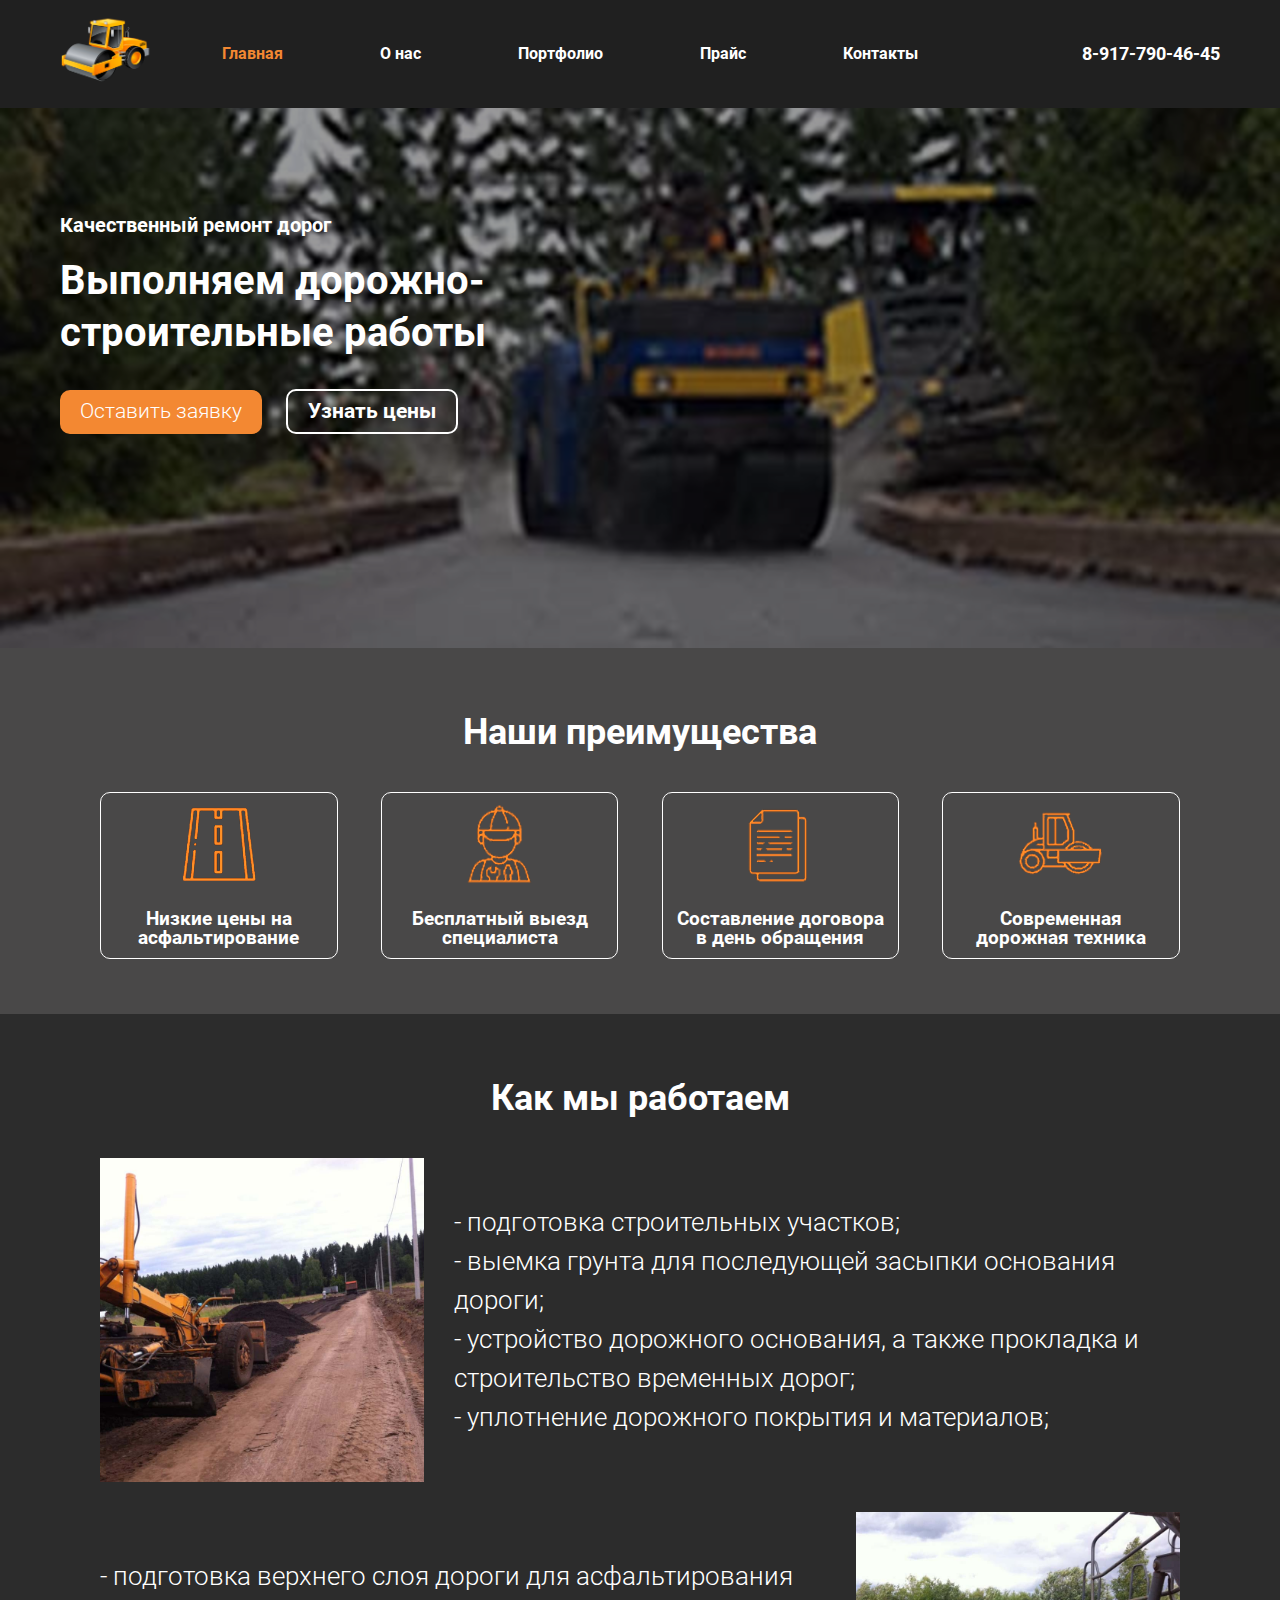
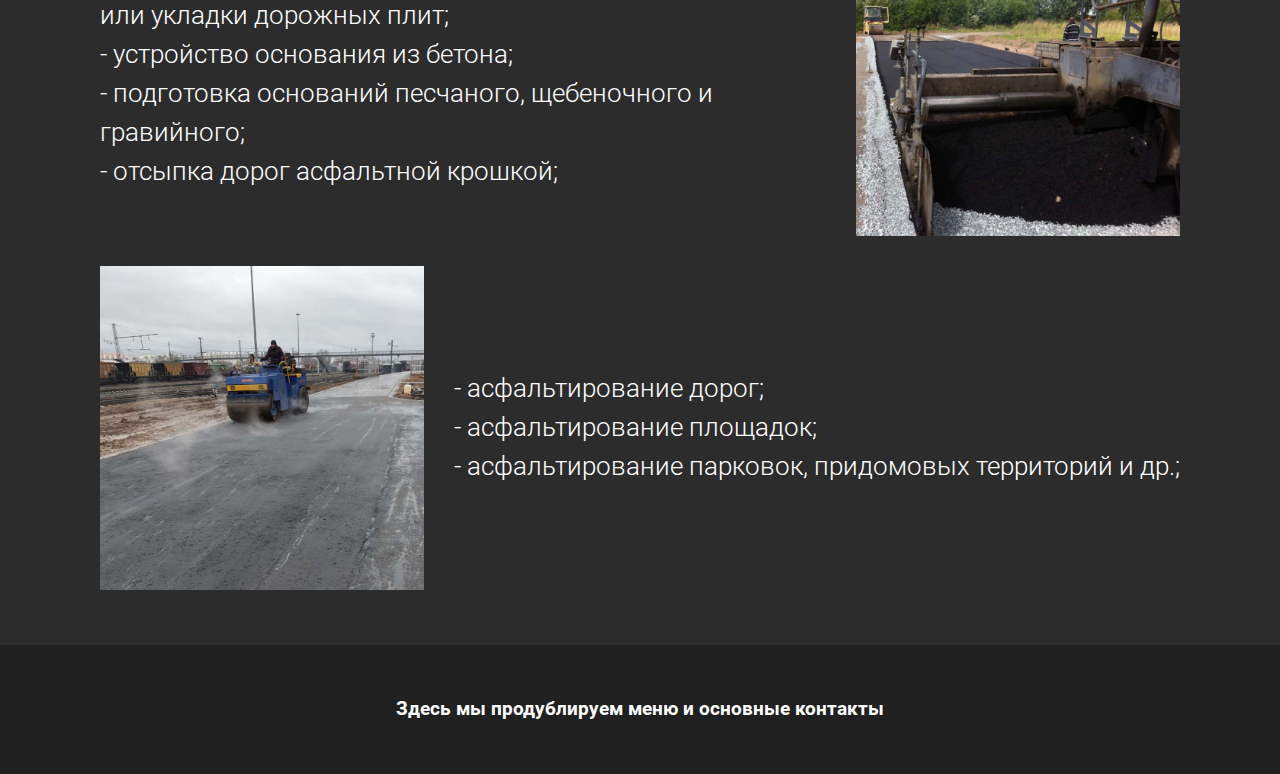
==== index.html @ 84a8e424 "08.07.23" ====
<!DOCTYPE html>
<html lang="ru">
<head>
    <meta charset="UTF-8">
    <meta name="viewport" content="width=device-width, initial-scale=1.0">
    <title>Дорожно-строительные работы</title>
    <link rel="shortcut icon" href="img/favicon.ico" type="image/x-icon">
    <link rel="stylesheet" href="css/normalize.css">
    <link rel="stylesheet" href="css/default.css">
    <link rel="stylesheet" href="css/style.css">
</head>
<body>
  <ul class="header__nav_list-min ">
    <li class="header__nav_item nav-active"><a href="#">Главная</a></li>
    <li class="header__nav_item"><a href="#">О&nbsp;нас</a></li>
    <li class="header__nav_item"><a href="#">Портфолио</a></li>
    <li class="header__nav_item"><a href="#">Прайс</a></li>
    <li class="header__nav_item"><a href="#">Контакты</a></li>
  </ul>
  <header class="header">
    <div class="container header__container">
      <div class="header__logo"><a href="index.html"><img src="img/logo.png" alt="Логотип"></a></div>
      <nav class="header__nav">
        <div class="burger">
          <img src="img/burger.svg">
        </div>
        <ul class="header__nav_list">
          <li class="header__nav_item nav-active"><a href="#">Главная</a></li>
          <li class="header__nav_item"><a href="#">О&nbsp;нас</a></li>
          <li class="header__nav_item"><a href="#">Портфолио</a></li>
          <li class="header__nav_item"><a href="#">Прайс</a></li>
          <li class="header__nav_item"><a href="#">Контакты</a></li>
        </ul>
      </nav>
      <div class="header__phone"><a href="tel:+79177904645">8-917-790-46-45</a></div>
    </div>
  </header>
  <section class="hero">
      <div class="hero__content container">
        <span class="hero__content_slogan">Качественный ремонт дорог</span>
        <h1 class="hero__content_title">Выполняем дорожно-строительные работы</h1>
        <div class="hero__content_btn">
          <button class="btn btn-orange" type="button">Оставить заявку</button>
          <a href="price.html" class="btn btn-transparent" type="button">Узнать цены</a>
        </div>
      </div>
    </section>
    <section class="plus">
      <div class="container plus-container">
        <h2 class="plus__title">Наши преимущества</h2>
        <div class="plus__cart">
          <div class="plus__cart_item">
            <img class="cart-img" src="img/stryt.png" alt="Иконка">
            <h3 class="item-title">Низкие цены на асфальтирование</h3>
          </div>

          <div class="plus__cart_item">
            <img class="cart-img" src="img/prorab.png" alt="Иконка">
            <h3 class="item-title">Бесплатный выезд специалиста</h3>
          </div>

          <div class="plus__cart_item">
            <img class="cart-img" src="img/list.png" alt="Иконка">
            <h3 class="item-title">Составление договора в день обращения</h3>
          </div>

          <div class="plus__cart_item">
            <img class="cart-img" src="img/road.png" alt="Иконка">
            <h3 class="item-title">Современная дорожная техника</h3>
          </div>
        </div>
      </div>
    </section>
    <section class="example">
      <div class="container example-container">
        <h2 class="plus__title">Как мы работаем</h2>
        <div class="example__cart">
          <div class="example__cart_item">
            <div class="example-img">
              <img src="img/img1.jpg" alt="">
            </div>
            <ul class="example-text">
              <li>
                - подготовка строительных участков; 
              </li>
              <li>
                - выемка грунта для последующей засыпки основания дороги; 
              </li>
              <li>
                - устройство дорожного основания, а также прокладка и строительство временных дорог; 
              </li>
              <li>
                - уплотнение дорожного покрытия и материалов; 
              </li>
            </ul>
          </div>

          <div class="example__cart_item">
            <ul class="example-text">
              <li>
                - подготовка верхнего слоя дороги для асфальтирования или укладки дорожных плит; 
              </li>
              <li>
                - устройство основания из бетона; 
              </li>
              <li>
                - подготовка оснований песчаного, щебеночного и гравийного; 
              </li>
              <li>
                - отсыпка дорог асфальтной крошкой;
              </li>
            </ul>
            <div class="example-img">
              <img src="img/img2.jpg" alt="">
            </div>
          </div>

          <div class="example__cart_item">
            <div class="example-img">
              <img src="img/img3.jpg" alt="">
            </div>
            <ul class="example-text">
              <li>
                - асфальтирование дорог; 
              </li>
              <li>
                - асфальтирование площадок; 
              </li>
              <li>
                - асфальтирование парковок, придомовых территорий и др.; 
              </li>
            </ul>
          </div>
        </div>
      </div>
    </section>


  <footer class="footer">
    <div class="container footer-container">
      <h3>Здесь мы продублируем меню и основные контакты</h3>
    </div>
  </footer>

<script src="js/script.js"></script>
</body>
</html>
---- css/default.css ----
@font-face {
  font-family: 'Roboto';
  font-style: normal;
  font-weight: 300;
  src: local('Roboto'),
  url('../fonts/roboto300.woff2') format('woff2'),
  url('../fonts/roboto300.woff') format('woff');
}
@font-face {
  font-family: 'Roboto';
  font-style: normal;
  font-weight: 700;
  src: local('Roboto-Bold'),
  url('../fonts/roboto700.woff2') format('woff2'),
  url('../fonts/roboto700.woff') format('woff');
}

html {
  box-sizing: border-box;
}

*,
*::before,
*::after {
  box-sizing: inherit;
}

body {
  min-width: 320px;
  min-height: 100vh;
  font-family: 'Roboto';
  line-height: 1;
  font-weight: 700;
  background-color: #202020;
  color: #fff;
}

img {
  max-width: 100%;
  height: auto;
}

button {
  cursor: pointer;
  padding: 0;
  font-size: 1.3em;
}

a {
  text-decoration: none;
  color: inherit;
}

ul {
  list-style: none;
  padding: 0;
  margin: 0;
}

h1, h2, h3, h4, p {
  margin: 0;
}

h2 {
  font-size: 50px;
  line-height: 59px;
}


a:active, a:focus { outline: none; }

input, textarea {outline:none;}
input:active, textarea:active {outline:none;}
:focus {outline:none;}
textarea {resize:none;}
textarea {resize:vertical;}
textarea {resize:horizontal;}

.field {
  margin: 0 auto;
}

.btn {
  cursor: pointer;
  border: none;
  padding: 10px 20px;
  color: #fff;
  border-radius: 10px;
  font-size: 1.3em
}

.btn:hover {
  transform: scale(1.01);
  box-shadow: 0 0 5px 2px #eb982c;
}
---- css/style.css ----
.header__nav_list-min {
  display: none;
}
.header {
  background: #202020;
  position: -webkit-sticky;
  position: sticky;
  z-index: 3;
  top: 0;
  transition: .5s ease-in-out;
  color: #fff;
}
.header__container {
  display: flex;
  justify-content: space-between;
  align-items: center;
}
.container {
  margin: 0 auto;
  padding: 15px 60px;
  max-width: 1800px;
}
.header__phone a {
  font-size: 18px;
  color: #fff;
  font-weight: bold;
}
.header_hidden {
  transform: translateY(-100%);
}
.header__logo {
  flex: 0 0 8%;
}
.header__phone {
  flex: 0 0 20%;
  text-align: end;
}
.header__nav {
  flex: 0 1 60%;
  /*display: flex;*/
  /*align-items: center;*/
  /*flex-direction: column;*/
}
.burger {
  display: none;
}
.header__nav_list {
  flex: 1 1 100%;
  display: flex;
  align-items: center;
  justify-content: space-between;
}
.header__phone:hover,
.header__nav_item:hover {
  transform: scale(1.06);
  text-shadow: #f38832 3px 3px 3px;
}
.nav-active {
  color: #f38832;
}

/*HERO*/
.hero {
  margin: 0 auto;
  position: relative;
  z-index: 2;
  top: 0;
  height: 60vh;
  background-image: url(../img/back1.jpeg);
  background-repeat: no-repeat;
  background-size: cover;
  background-position: center top;
  background-color: #202020;
  color: #fff;
}
.hero::after {
  content: '';
  top: 0;
  right: 0;
  bottom: 0;
  left: 0;
  position: absolute;
  background-color: rgba(1, 1, 1, 0.4);
}
.hero__content {
  position: relative;
  z-index: 3;
  height: 80%;
  display: flex;
  flex-direction: column;
  justify-content: center;
}
.hero__content_slogan {
  font-size: 20px;
  margin-bottom: 20px;
}
.hero__content_title {
  width: 50%;
  font-size: 40px;
  line-height: 1.3;
  margin-bottom: 30px;
}
.btn-orange {
  margin-right: 20px;
  background-color: #f38832;
}
.btn-transparent {
 background-color: transparent;
  border: 2px solid #fff;
}

/*PLUS*/
.plus {
  background-color:#494848;
  padding: 40px;
}
.plus__title {
  text-align: center;
  font-size: 36px;
  margin-bottom: 30px;
}
.plus__cart {
  display: flex;
  align-items: stretch;
  justify-content: space-between;
  gap: 20px;
}
.plus__cart_item {
  text-align: center;
  border: 1px solid #fff;
  border-radius: 10px;
  padding: 10px;
  font-weight: 300;
  flex: 0 0 22%;
}
.cart-img {
  margin-bottom: 20px;
}


/*EXAMPLE*/
.example {
  background-color:#2c2c2c;
  padding: 40px;
}
.example__cart {
  display: flex;
  flex-direction: column;
  gap: 30px;
}
.example__cart_item {
  display: flex;
  align-items: center;
  /* justify-content: space-between; */
  gap: 30px;
}
.example-img {
  display: flex;
  flex: 0 1 30%;
}
.example-img img {
  object-fit: cover;
}
.example-text {
  flex: 1 1 65%;
}
.example-text li {
  font-size: 26px;
  font-weight: 300;
  line-height: 1.5;
}

/*FOOTER*/
.footer {
  background-color:#202020;
  padding: 40px;
}
.footer-container {
  text-align: center;
}

@media (max-width: 830px) {
  body {
    position: relative;
  }
  .header__nav_list {
    display: none;
  }
  .header__nav_list-min {
    display: flex;
    flex-direction: column;
    position: absolute;
    z-index: 10;
    top: 0;
    bottom: 0;
    left: 0;
    background-color: #7a7a7a;
    padding: 15px;
    transform: translateX(-300%);
    transition: transform .3s ease-in-out;
  }
  .header__nav_list-min li {
    margin-bottom: 15px;
  }
  .nav__list-active {
    transform: translate(0%);
  }
  .burger {
    display: flex;
    justify-content: center;
  }
  .header__phone {
    flex: 0 0 30%;
  }
}
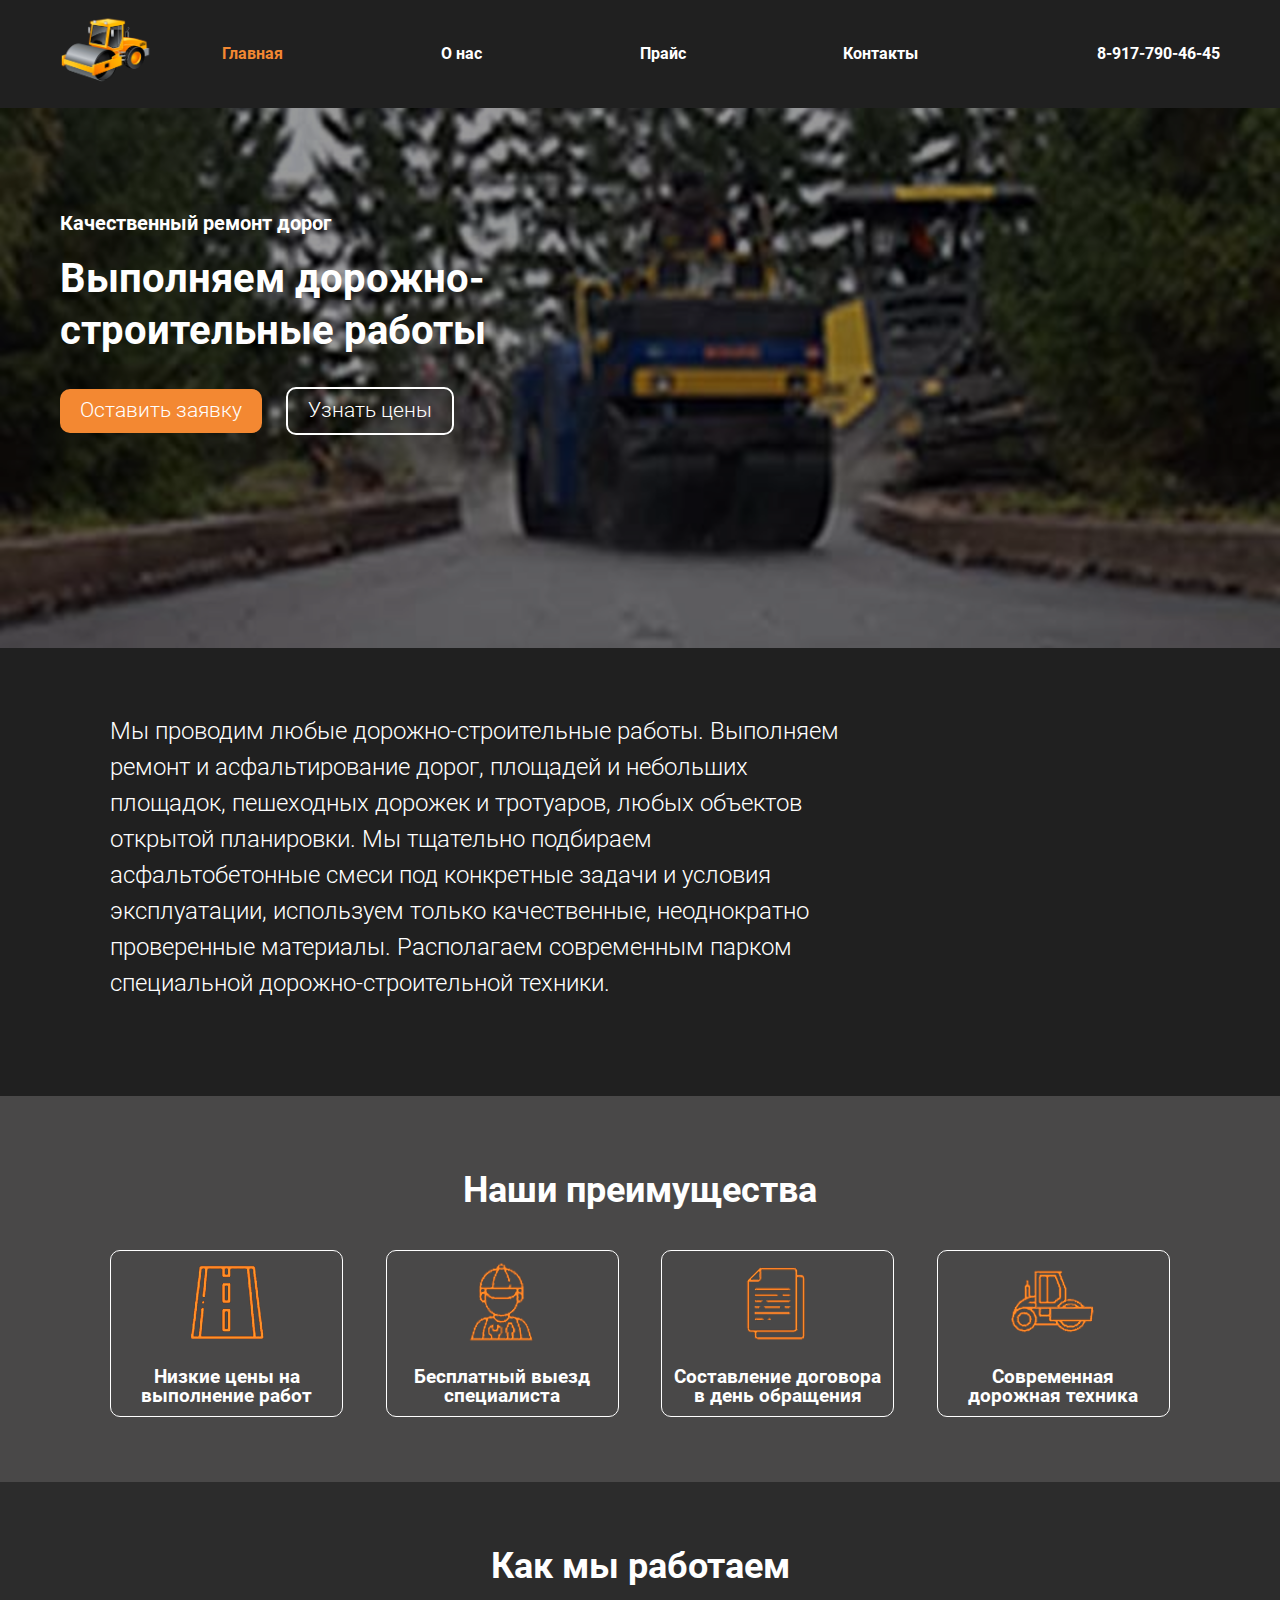
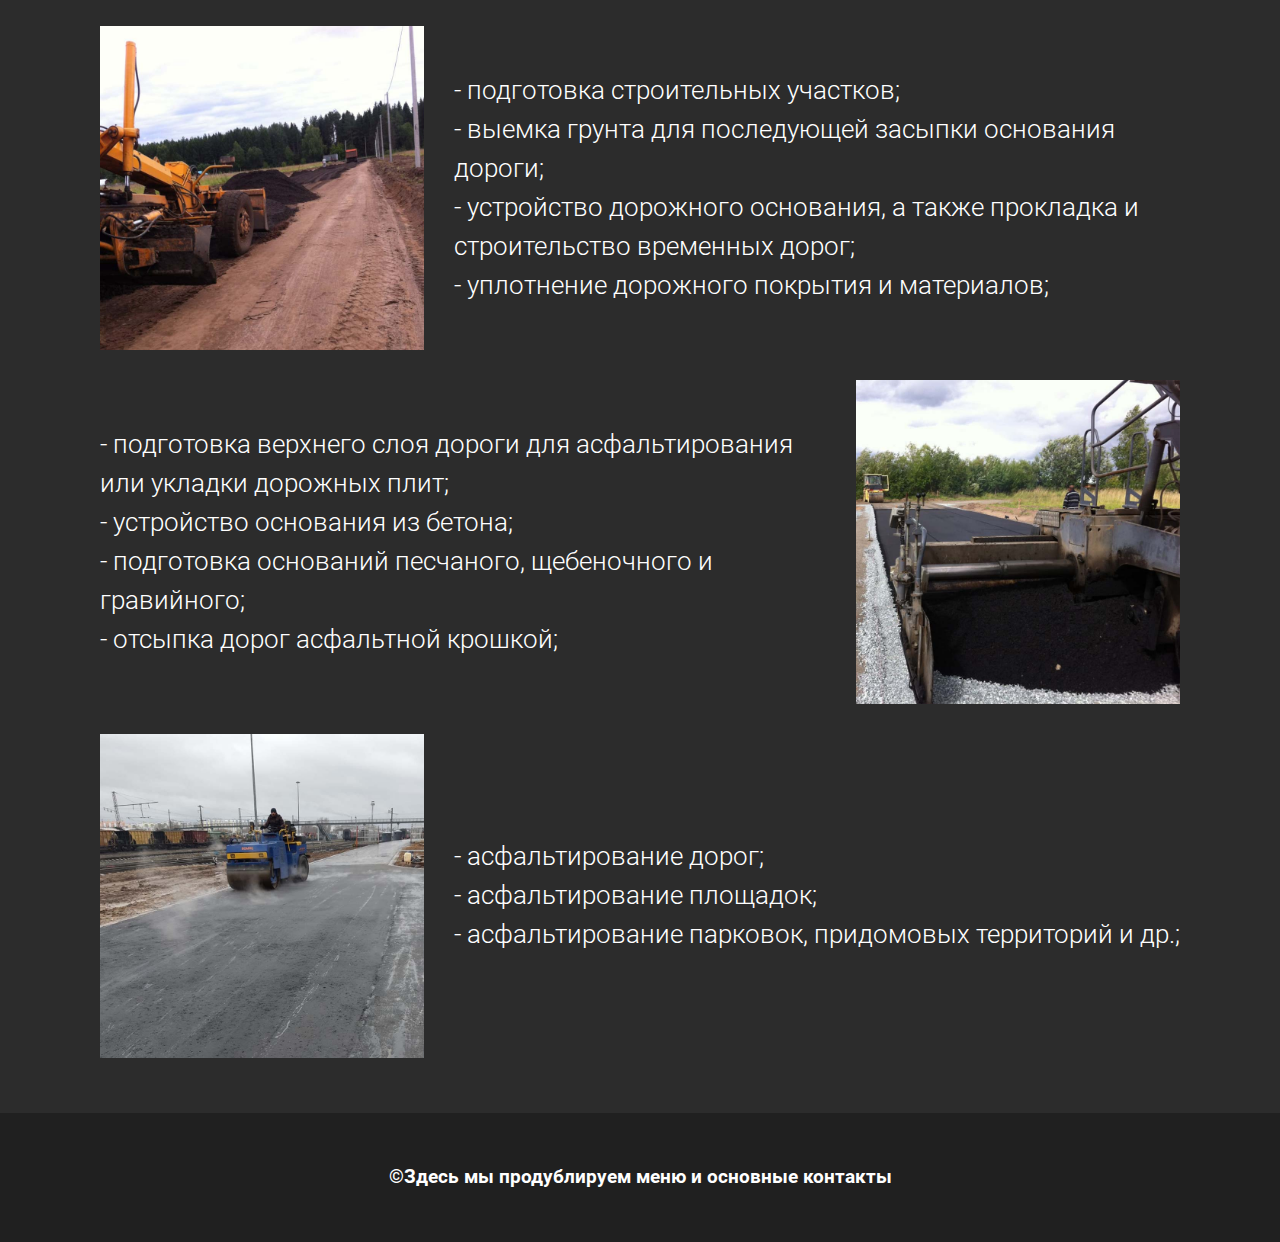
==== commit 67b103ea: "10.07" ====
--- a/index.html
+++ b/index.html
@@ -12,10 +12,10 @@
 <body>
   <ul class="header__nav_list-min ">
     <li class="header__nav_item nav-active"><a href="#">Главная</a></li>
-    <li class="header__nav_item"><a href="#">О&nbsp;нас</a></li>
-    <li class="header__nav_item"><a href="#">Портфолио</a></li>
-    <li class="header__nav_item"><a href="#">Прайс</a></li>
-    <li class="header__nav_item"><a href="#">Контакты</a></li>
+    <li class="header__nav_item"><a href="about.html">О&nbsp;нас</a></li>
+    <!-- <li class="header__nav_item"><a href="#">Портфолио</a></li> -->
+    <li class="header__nav_item"><a href="price.html">Прайс</a></li>
+    <li class="header__nav_item"><a href="contacts.html">Контакты</a></li>
   </ul>
   <header class="header">
     <div class="container header__container">
@@ -26,10 +26,10 @@
         </div>
         <ul class="header__nav_list">
           <li class="header__nav_item nav-active"><a href="#">Главная</a></li>
-          <li class="header__nav_item"><a href="#">О&nbsp;нас</a></li>
-          <li class="header__nav_item"><a href="#">Портфолио</a></li>
-          <li class="header__nav_item"><a href="#">Прайс</a></li>
-          <li class="header__nav_item"><a href="#">Контакты</a></li>
+          <li class="header__nav_item"><a href="about.html">О&nbsp;нас</a></li>
+          <!-- <li class="header__nav_item"><a href="#">Портфолио</a></li> -->
+          <li class="header__nav_item"><a href="price.html">Прайс</a></li>
+          <li class="header__nav_item"><a href="contacts.html">Контакты</a></li>
         </ul>
       </nav>
       <div class="header__phone"><a href="tel:+79177904645">8-917-790-46-45</a></div>
@@ -41,8 +41,22 @@
         <h1 class="hero__content_title">Выполняем дорожно-строительные работы</h1>
         <div class="hero__content_btn">
           <button class="btn btn-orange" type="button">Оставить заявку</button>
-          <a href="price.html" class="btn btn-transparent" type="button">Узнать цены</a>
+          <button class="btn btn-transparent" type="button"><a href="price.html" >Узнать цены</a></button>
+          
         </div>
+      </div>
+    </section>
+    <section class="about">
+      <div class="container about-container">
+        <p class="about__text">
+          Мы проводим любые дорожно-строительные работы. Выполняем ремонт и 
+          асфальтирование дорог, площадей и небольших площадок, пешеходных дорожек и 
+          тротуаров, любых объектов открытой планировки. 
+          Мы тщательно подбираем асфальтобетонные смеси под конкретные задачи 
+          и условия эксплуатации, используем только качественные, неоднократно
+          проверенные материалы. Располагаем современным парком специальной 
+          дорожно-строительной техники.  
+        </p>
       </div>
     </section>
     <section class="plus">
@@ -51,7 +65,7 @@
         <div class="plus__cart">
           <div class="plus__cart_item">
             <img class="cart-img" src="img/stryt.png" alt="Иконка">
-            <h3 class="item-title">Низкие цены на асфальтирование</h3>
+            <h3 class="item-title">Низкие цены на выполнение работ</h3>
           </div>
 
           <div class="plus__cart_item">
@@ -95,7 +109,7 @@
             </ul>
           </div>
 
-          <div class="example__cart_item">
+          <div class="example__cart_item second-item">
             <ul class="example-text">
               <li>
                 - подготовка верхнего слоя дороги для асфальтирования или укладки дорожных плит; 
@@ -138,10 +152,12 @@
 
   <footer class="footer">
     <div class="container footer-container">
-      <h3>Здесь мы продублируем меню и основные контакты</h3>
+      <h3>&copy;Здесь мы продублируем меню и основные контакты</h3>
     </div>
   </footer>
 
 <script src="js/script.js"></script>
+<script src="js/menu.js"></script>
+
 </body>
 </html>
--- a/css/default.css
+++ b/css/default.css
@@ -86,7 +86,8 @@
   padding: 10px 20px;
   color: #fff;
   border-radius: 10px;
-  font-size: 1.3em
+  font-size: 1.3em;
+  font-weight: 300;
 }
 
 .btn:hover {
--- a/css/style.css
+++ b/css/style.css
@@ -18,10 +18,10 @@
 .container {
   margin: 0 auto;
   padding: 15px 60px;
-  max-width: 1800px;
+  max-width: 1600px;
 }
 .header__phone a {
-  font-size: 18px;
+  font-size: 16px;
   color: #fff;
   font-weight: bold;
 }
@@ -30,6 +30,10 @@
 }
 .header__logo {
   flex: 0 0 8%;
+}
+.header__logo:hover {
+  transform: scale(1.06);
+  box-shadow: 2px 2px 4px 0px #f38832;
 }
 .header__phone {
   flex: 0 0 20%;
@@ -37,9 +41,9 @@
 }
 .header__nav {
   flex: 0 1 60%;
-  /*display: flex;*/
-  /*align-items: center;*/
-  /*flex-direction: column;*/
+}
+.header__nav_item span {
+  cursor: pointer;
 }
 .burger {
   display: none;
@@ -58,6 +62,7 @@
 .nav-active {
   color: #f38832;
 }
+
 
 /*HERO*/
 .hero {
@@ -109,10 +114,36 @@
   border: 2px solid #fff;
 }
 
+
+/*ABOUT*/
+.about {
+  padding: 50px;
+}
+.about__text {
+  width: 70%;
+  font-size: 24px;
+  line-height: 1.5;
+  font-weight: 300;
+  margin-bottom: 30px;
+}
+
+/*SWIPER*/
+.swiper {
+  height: 100vh;
+  max-width: 1770px;
+  margin: 0 auto;
+}
+
+.swiper-slide {
+  background-repeat: no-repeat;
+  background-size: cover;
+  background-position: center;
+}
+
 /*PLUS*/
 .plus {
   background-color:#494848;
-  padding: 40px;
+  padding: 50px;
 }
 .plus__title {
   text-align: center;
@@ -132,6 +163,7 @@
   padding: 10px;
   font-weight: 300;
   flex: 0 0 22%;
+  /* width: 22%; */
 }
 .cart-img {
   margin-bottom: 20px;
@@ -170,6 +202,116 @@
   line-height: 1.5;
 }
 
+/*guarantee*/
+.guarantee__title {
+  font-size: 40px;
+  line-height: 1.3;
+  margin-bottom: 30px;
+}
+.guarantee__cart {
+  display: flex;
+  align-items: stretch;
+  justify-content: center;
+  gap: 20px;
+}
+.guarantee__cart_item {
+  flex: 0 0 16%;
+  display: flex;
+  flex-direction: column;
+  align-items: center;
+  border: 2px solid #b6692b;
+  border-radius: 10px;
+  padding: 10px;
+}
+.guarantee-title {
+  font-size: 16px;
+  text-align: center;
+  font-weight: 300;
+  line-height: 1.3;
+  padding-top: 30px;
+  padding-bottom: 30px;
+}
+
+/*service*/
+.service {
+  display: flex;
+  gap: 20px;
+  margin-bottom: 30px;
+}
+.service__img {
+  flex: 0 0 30%;
+  background-image: url(../img/back-service.jpeg);
+  background-repeat: no-repeat;
+  background-position: center top;
+  background-size: cover;
+  align-self: stretch;
+}
+.service__text_list {
+  padding: 20px;
+}
+.service-item {
+  font-size: 20px;
+  font-weight: 300;
+  line-height: 1.5;
+  margin-bottom: 20px;
+}
+.service-ps {
+  display: flex;
+  flex-direction: column;
+  align-items: center;
+}
+.service-ps-text {
+  font-size: 20px;
+  font-weight: 300;
+  line-height: 1.5;
+  margin-bottom: 30px;
+  text-align: center;
+}
+.service-tel {
+  font-weight: 700;
+  color: #b6692b;
+}
+
+/*PRICE*/
+.price {
+  background-color: #fff;
+  color: black;
+}
+.price-title {
+  width: 100%;
+  text-align: center;
+}
+.caption {
+  font-size: 24px;
+  margin-bottom: 20px;
+}
+.table {
+  width: 100%; 
+  border: black 1px solid; 
+  border-spacing: 0; 
+  border-collapse: collapse; 
+  margin: 0 auto 40px;
+}
+th {
+  text-align: center;
+  font-weight: 700;
+}
+th, td {
+  border: black 1px solid; 
+  border-spacing: 0; 
+  border-collapse: collapse; 
+  padding: 10px;
+}
+.td {
+  font-weight: 300;
+}
+.td-center {
+  text-align: center;
+}
+.price-servise-ps {
+  margin-bottom: 40px;
+}
+
 /*FOOTER*/
 .footer {
   background-color:#202020;
@@ -177,6 +319,30 @@
 }
 .footer-container {
   text-align: center;
+}
+
+@media (max-width: 1000px) {
+  .about {
+    padding: 30px;
+  }
+  .about__text {
+    width: 80%;
+    font-size: 22px;
+    font-weight: 300;
+  }
+  .example-text li {
+    font-size: 22px;
+  }
+  .guarantee__cart {
+    flex-wrap: wrap;
+  }
+  .guarantee__cart_item {
+    flex: 0 0 30%;
+  }
+  .price .about-container {
+    padding-left: 10px;
+    padding-right: 10px;
+  }
 }
 
 @media (max-width: 830px) {
@@ -209,8 +375,198 @@
     display: flex;
     justify-content: center;
   }
+  .burger img {
+    cursor: pointer;
+    width: 15%;
+  }
+  .burger img:hover {
+    transform: scale(1.06);
+    box-shadow: 2px 2px 4px 0px #f38832;
+  }
   .header__phone {
     flex: 0 0 30%;
   }
-}
-
+  .hero__content_title {
+    width: 80%;
+  }
+  .about {
+    padding: 20px;
+  }
+  .about__text {
+    width: 100%;
+    font-size: 20px;
+  }
+  .example {
+    padding-left: 0;
+    padding-right: 0;
+  }
+  .example__cart_item {
+    flex-direction: column;
+  }
+  .example__cart_item.second-item {
+    flex-direction: column-reverse;
+  }
+  .example-img {
+    width: 50%;
+  }
+  .example-text li {
+    font-size: 20px;
+  }
+  .plus {
+    padding-left: 0;
+    padding-right: 0;
+  }
+  .plus__cart {
+    justify-content: center;
+    flex-wrap: wrap;
+  }
+  .plus__cart_item {
+    flex: 0 0 45%;
+  }
+  .plus__title {
+    font-size: 32px;
+    margin-bottom: 25px;
+  }
+}
+
+@media (max-width: 560px) {
+  .container {
+    padding: 10px 30px;
+  }
+  .header__logo{
+    flex: 0 0 12%;
+  }
+  .header__phone {
+    flex: 0 0 35%;
+  }
+  .hero__content_slogan {
+    font-size: 18px;
+    margin-bottom: 18px;
+  }
+  .hero__content_title {
+    font-size: 36px;
+    width: 70%;
+  }
+  .btn {
+    font-size: 1.1em;
+  }
+  .about {
+    padding: 15px;
+  }
+  .about__text {
+    font-size: 18px;
+    margin-bottom: 25px;
+  }
+  .example-text li {
+    font-size: 18px;
+  }
+  .plus__cart_item {
+    flex: 0 0 75%;
+  }
+  .plus__title {
+    font-size: 30px;
+    margin-bottom: 25px;
+  }
+  .guarantee__cart_item {
+    flex: 0 0 45%;
+  }
+}
+
+@media (max-width: 450px) {
+  .container {
+    padding: 9px 15px;
+  }
+  .header__nav {
+    flex: 0 0 30%;
+  }
+  .burger img {
+    cursor: pointer;
+    width: 35%;
+  }
+  .header__phone {
+    flex: 0 0 40%;
+  }
+  .hero {
+    height: 45vh;
+  }
+  .hero__content_title {
+    font-size: 30px;
+    width: 80%;
+    margin-bottom: 30px;
+  }
+  .btn-orange {
+    margin-right: 0;
+  }
+  .btn-transparent {
+    display: flex;
+    padding: 10px 34px;
+  }
+  .hero__content_btn {
+    display: flex;
+    flex-direction: column;
+    gap: 20px;
+    align-items: center;
+  }
+  .about {
+    padding: 10px;
+  }
+  .about__text {
+    font-size: 16px;
+    margin-bottom: 20px;
+  }
+  .example-text li {
+    font-size: 16px;
+  }
+  .plus__title {
+    font-size: 29px;
+    margin-bottom: 20px;
+    line-height: 1.2;
+  }
+  .example-img {
+    width: 70%;
+  }
+  thead, tbody {
+    font-size: 14px;
+  }
+  th, td {
+    padding: 5px;
+  }
+}
+
+@media (max-width: 360px) {
+  .header__phone a {
+    font-size: 14px;
+  }
+  .about {
+    padding: 5px;
+  }
+  .about__text {
+    font-size: 14px;
+    margin-bottom: 15px;
+  }
+  .plus__title {
+    font-size: 28px;
+    margin-bottom: 20px;
+    line-height: 1.2;
+  }
+  .example-text li {
+    font-size: 14px;
+  }
+  .guarantee__cart_item {
+    flex: 0 0 85%;
+  }
+  .price .about-container {
+    padding-left: 3px;
+    padding-right: 3px;
+  }
+  tbody {
+    font-size: 11px;
+  }
+  thead {
+    font-size: 10px;
+  }
+  th, td {
+    padding: 1px;
+  }
+}
+
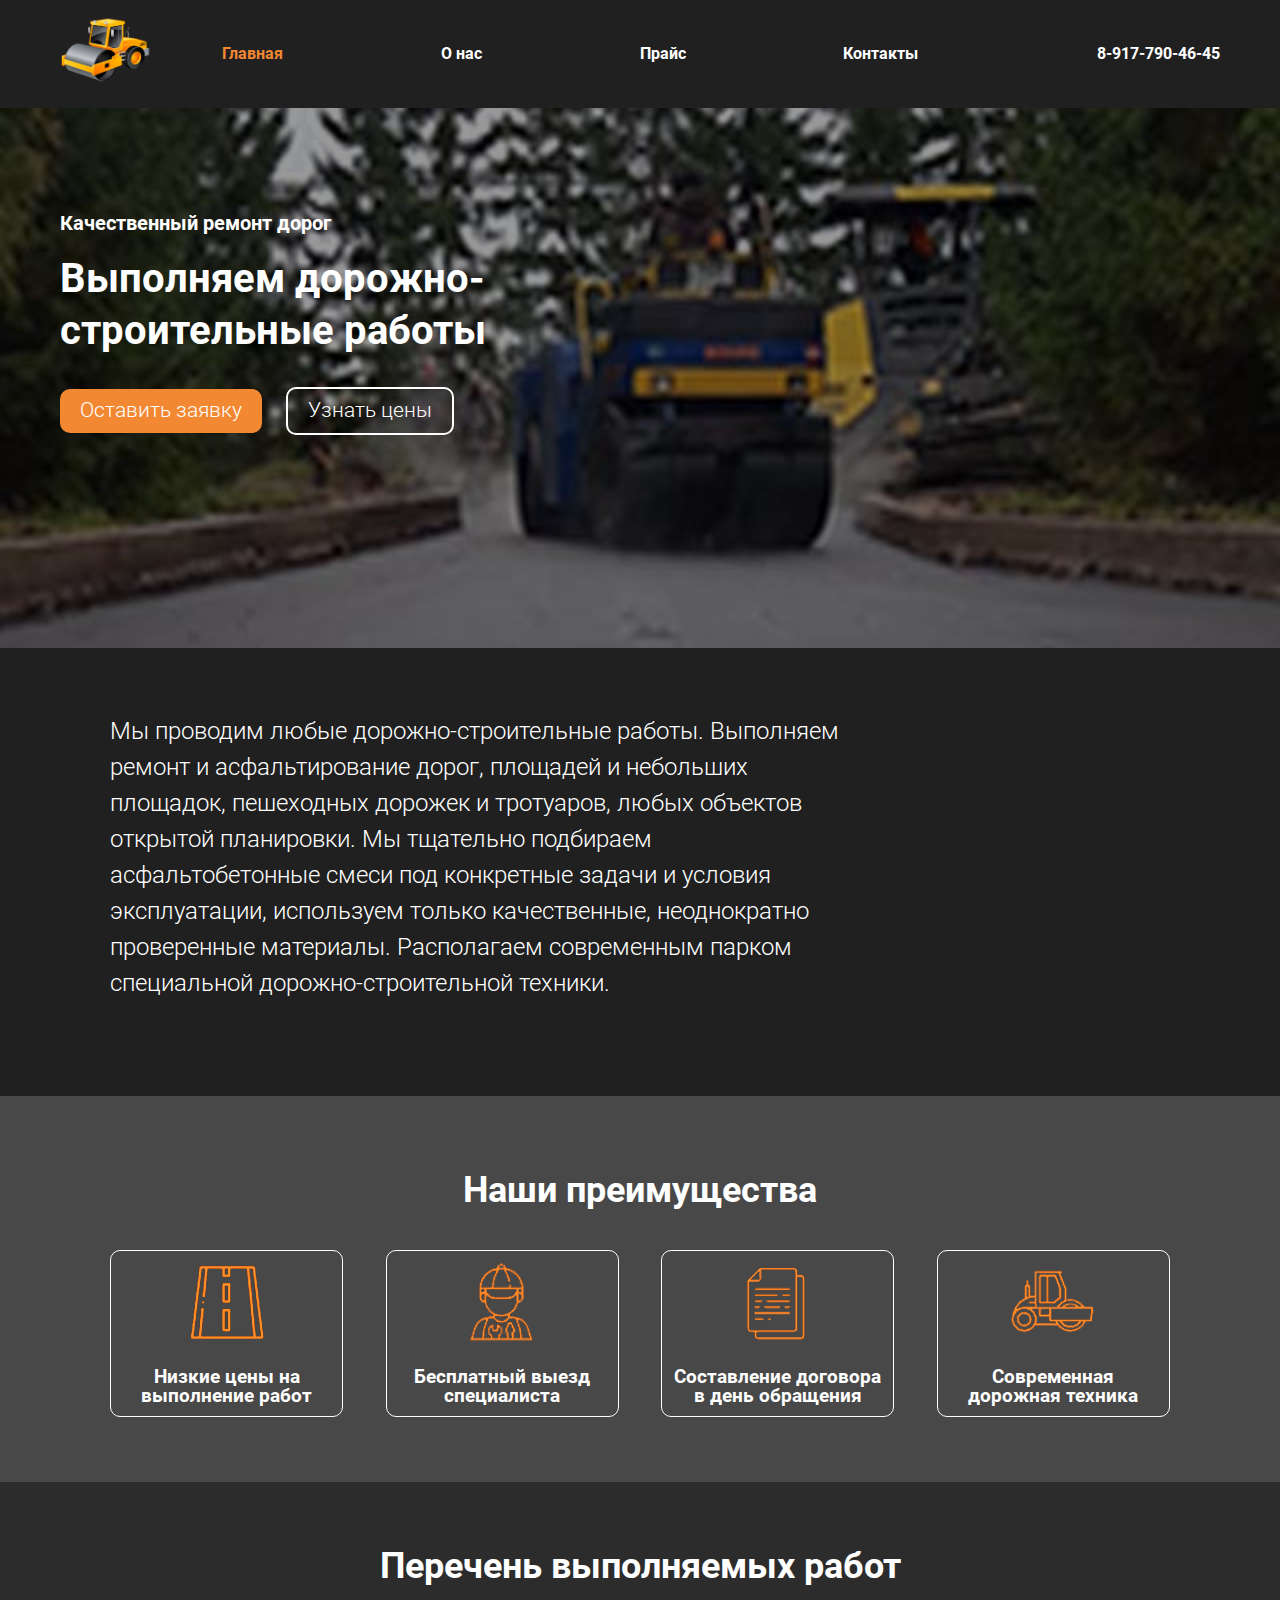
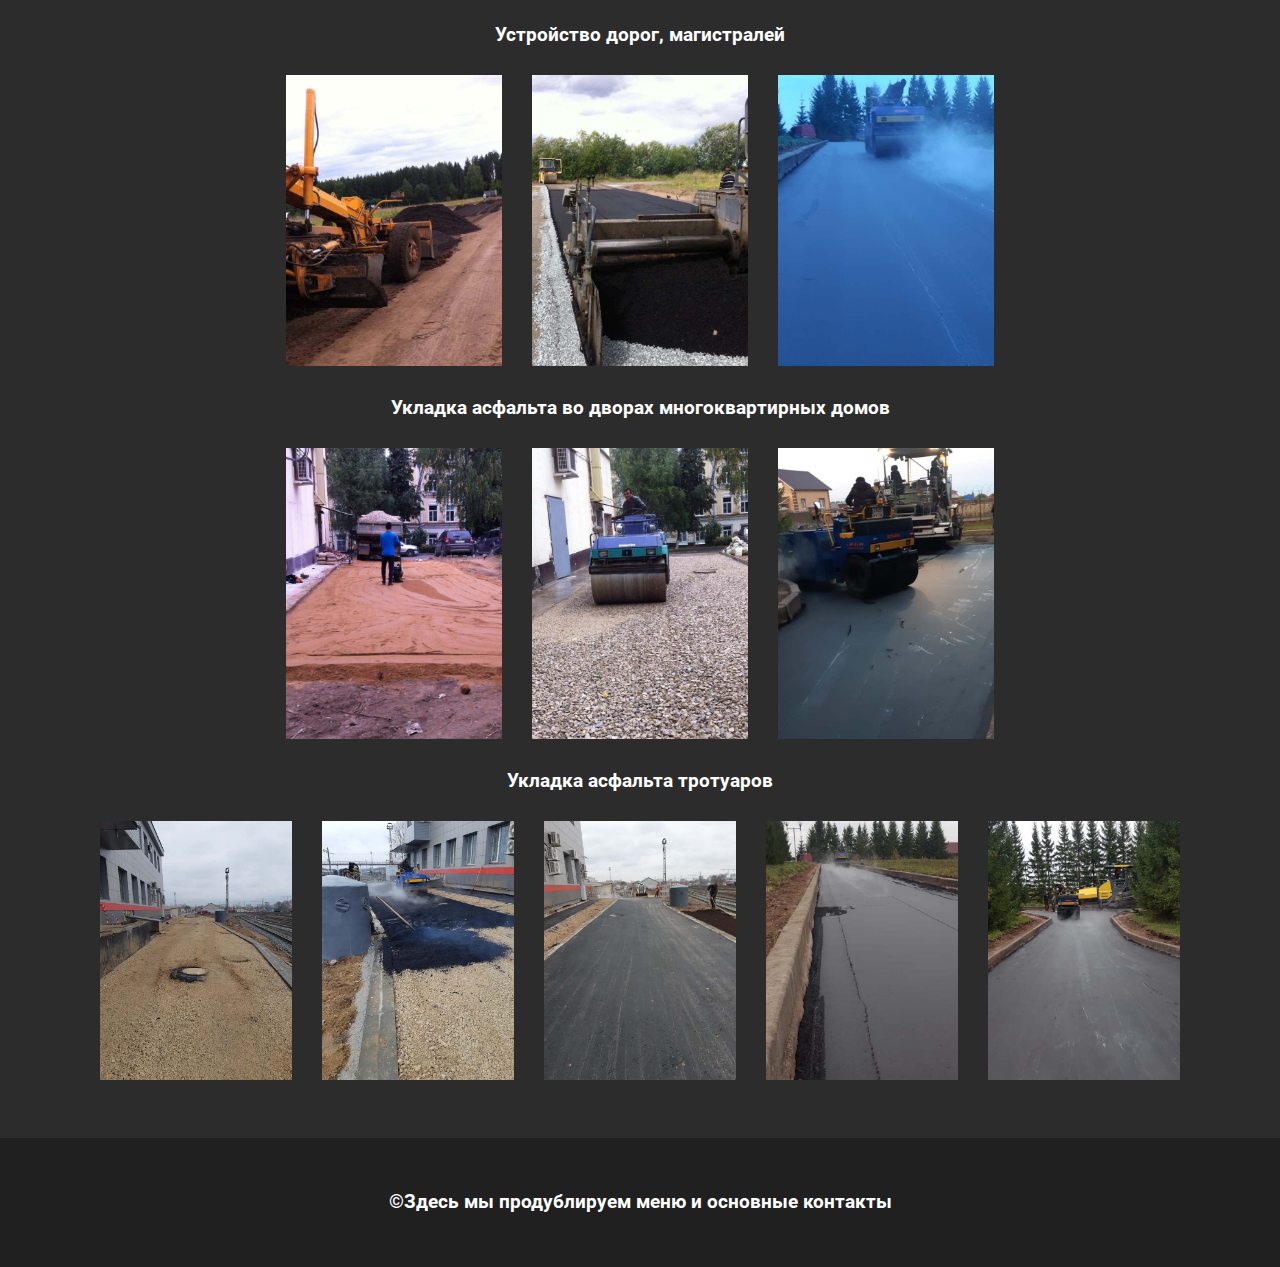
==== commit eb28e113: "fancybox" ====
--- a/index.html
+++ b/index.html
@@ -5,6 +5,8 @@
     <meta name="viewport" content="width=device-width, initial-scale=1.0">
     <title>Дорожно-строительные работы</title>
     <link rel="shortcut icon" href="img/favicon.ico" type="image/x-icon">
+
+    <link rel="stylesheet" href="css/jquery.fancybox.min.css">
     <link rel="stylesheet" href="css/normalize.css">
     <link rel="stylesheet" href="css/default.css">
     <link rel="stylesheet" href="css/style.css">
@@ -87,64 +89,67 @@
     </section>
     <section class="example">
       <div class="container example-container">
-        <h2 class="plus__title">Как мы работаем</h2>
+        <h2 class="plus__title">Перечень выполняемых работ</h2>
         <div class="example__cart">
-          <div class="example__cart_item">
-            <div class="example-img">
-              <img src="img/img1.jpg" alt="">
-            </div>
-            <ul class="example-text">
-              <li>
-                - подготовка строительных участков; 
-              </li>
-              <li>
-                - выемка грунта для последующей засыпки основания дороги; 
-              </li>
-              <li>
-                - устройство дорожного основания, а также прокладка и строительство временных дорог; 
-              </li>
-              <li>
-                - уплотнение дорожного покрытия и материалов; 
-              </li>
-            </ul>
-          </div>
-
-          <div class="example__cart_item second-item">
-            <ul class="example-text">
-              <li>
-                - подготовка верхнего слоя дороги для асфальтирования или укладки дорожных плит; 
-              </li>
-              <li>
-                - устройство основания из бетона; 
-              </li>
-              <li>
-                - подготовка оснований песчаного, щебеночного и гравийного; 
-              </li>
-              <li>
-                - отсыпка дорог асфальтной крошкой;
-              </li>
-            </ul>
-            <div class="example-img">
-              <img src="img/img2.jpg" alt="">
+          <div class="categories">
+            <h3 class="exapmle__cart_title">Устройство дорог, магистралей</h3>
+            <div class="example__cart_item">
+              <a class="fancybox-box" data-fancybox="gallery" href="img/f1.jpg">
+                <img src="img/f1.jpg" />
+              </a>
+              
+              <a class="fancybox-box" data-fancybox="gallery" href="img/f2.jpg">
+                <img src="img/f2.jpg" />
+              </a>
+  
+              <a class="fancybox-box" data-fancybox="gallery" href="img/f3.jpg">
+                <img src="img/f3.jpg" />
+              </a>
             </div>
           </div>
 
-          <div class="example__cart_item">
-            <div class="example-img">
-              <img src="img/img3.jpg" alt="">
+          <div class="categories">
+            <h3 class="exapmle__cart_title">Укладка асфальта во дворах многоквартирных домов</h3>
+            <div class="example__cart_item">
+              <a class="fancybox-box" data-fancybox="gallery2" href="img/f2-2.jpg">
+                <img src="img/f2-2.jpg" />
+              </a>
+              
+              <a class="fancybox-box" data-fancybox="gallery2" href="img/f2-1.jpg">
+                <img src="img/f2-1.jpg" />
+              </a>
+  
+              <a class="fancybox-box" data-fancybox="gallery2" href="img/f2-3.jpg">
+                <img src="img/f2-3.jpg" />
+              </a>
             </div>
-            <ul class="example-text">
-              <li>
-                - асфальтирование дорог; 
-              </li>
-              <li>
-                - асфальтирование площадок; 
-              </li>
-              <li>
-                - асфальтирование парковок, придомовых территорий и др.; 
-              </li>
-            </ul>
           </div>
+
+          <div class="categories">
+            <h3 class="exapmle__cart_title">Укладка асфальта тротуаров</h3>
+            <div class="example__cart_item">
+              <a class="fancybox-box" data-fancybox="gallery2" href="img/f3-1.jpg">
+                <img src="img/f3-1.jpg" />
+              </a>
+              
+              <a class="fancybox-box" data-fancybox="gallery2" href="img/f3-2.jpg">
+                <img src="img/f3-2.jpg" />
+              </a>
+  
+              <a class="fancybox-box" data-fancybox="gallery2" href="img/f3-3.jpg">
+                <img src="img/f3-3.jpg" />
+              </a>
+
+              <a class="fancybox-box" data-fancybox="gallery2" href="img/f3-4.jpg">
+                <img src="img/f3-4.jpg" />
+              </a>
+  
+              <a class="fancybox-box" data-fancybox="gallery2" href="img/f3-5.jpg">
+                <img src="img/f3-5.jpg" />
+              </a>
+            </div>
+          </div>
+
         </div>
       </div>
     </section>
@@ -158,6 +163,9 @@
 
 <script src="js/script.js"></script>
 <script src="js/menu.js"></script>
+<script src="js/jquery-3.3.1.min.js"></script>
+<script src="js/jquery.fancybox.min.js"></script>
+
 
 </body>
 </html>
--- a/css/style.css
+++ b/css/style.css
@@ -129,7 +129,7 @@
 
 /*SWIPER*/
 .swiper {
-  height: 100vh;
+  height: 70vh;
   max-width: 1770px;
   margin: 0 auto;
 }
@@ -183,8 +183,16 @@
 .example__cart_item {
   display: flex;
   align-items: center;
+  justify-content: center;
   /* justify-content: space-between; */
   gap: 30px;
+}
+.fancybox-box {
+  width: 20%;
+}
+.exapmle__cart_title {
+  text-align: center;
+  margin-bottom: 30px;
 }
 .example-img {
   display: flex;
@@ -400,12 +408,9 @@
     padding-left: 0;
     padding-right: 0;
   }
-  .example__cart_item {
+  /* .example__cart_item {
     flex-direction: column;
-  }
-  .example__cart_item.second-item {
-    flex-direction: column-reverse;
-  }
+  } */
   .example-img {
     width: 50%;
   }
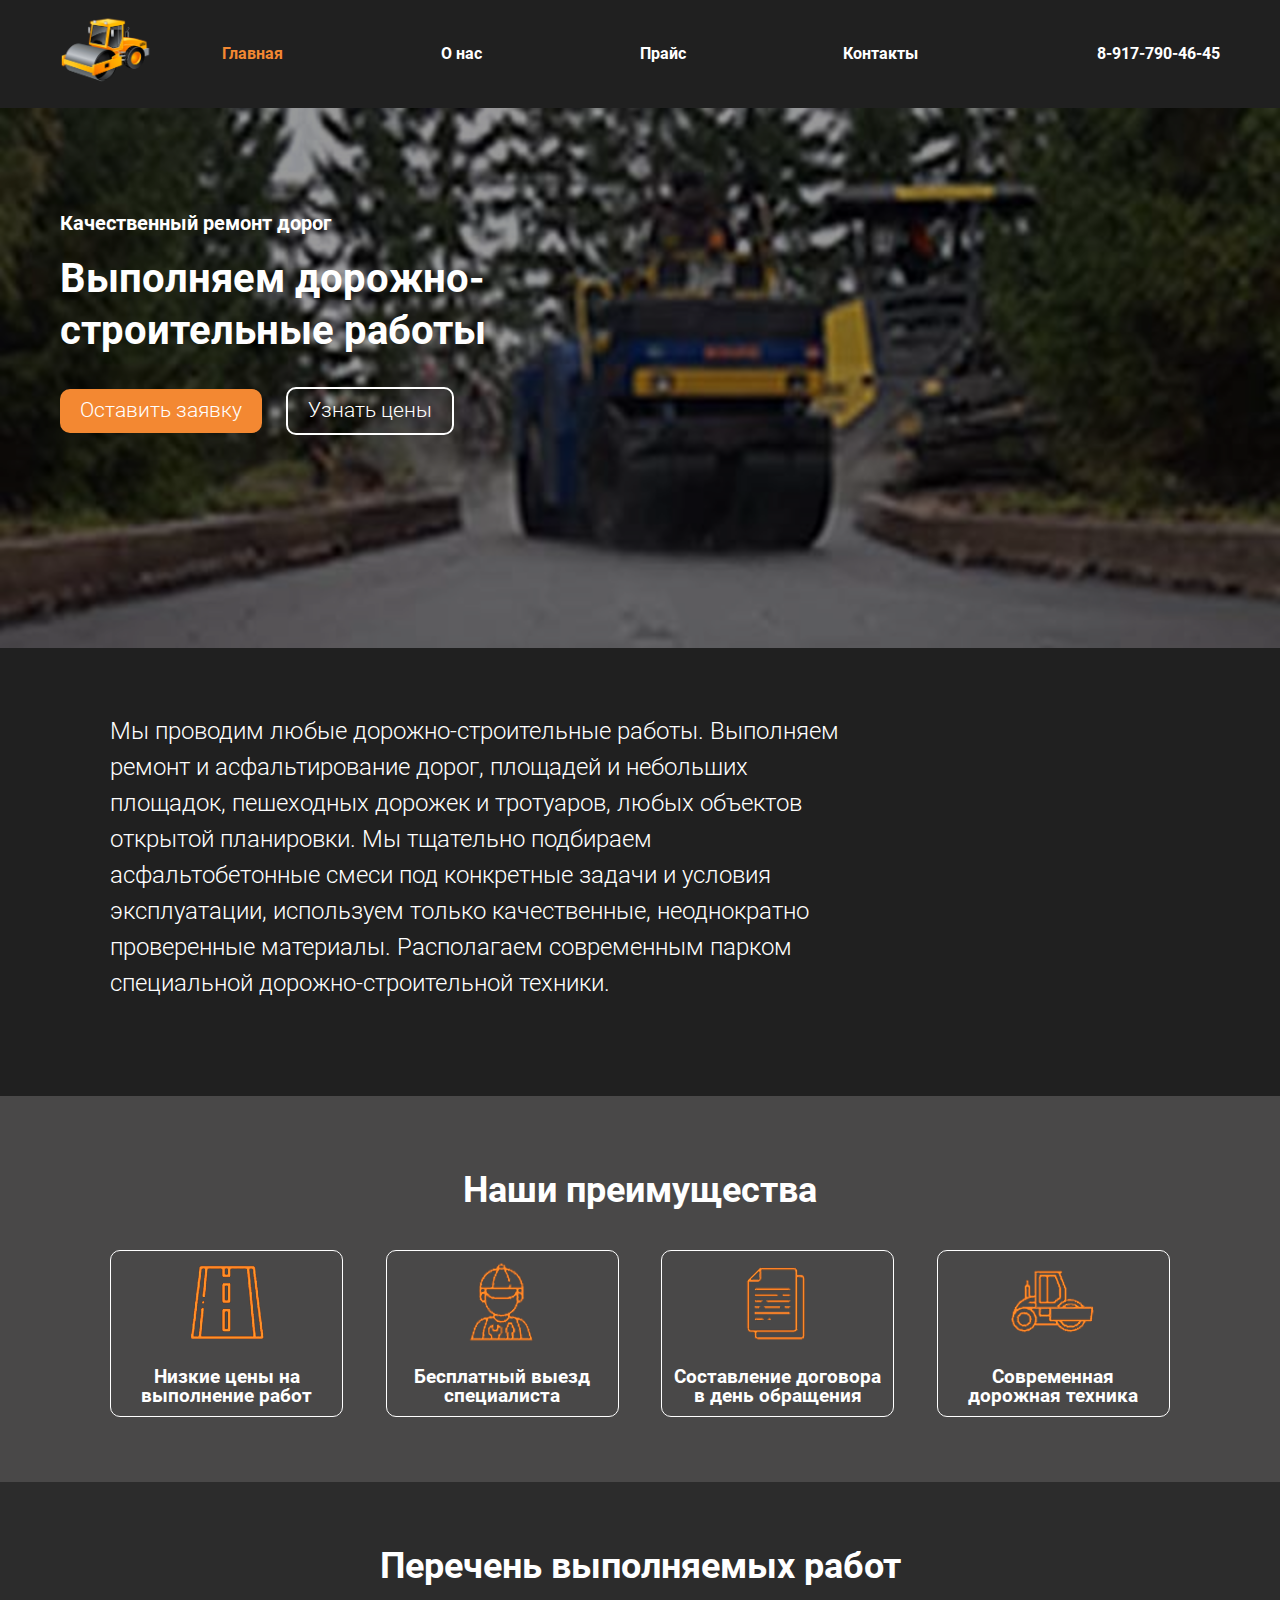
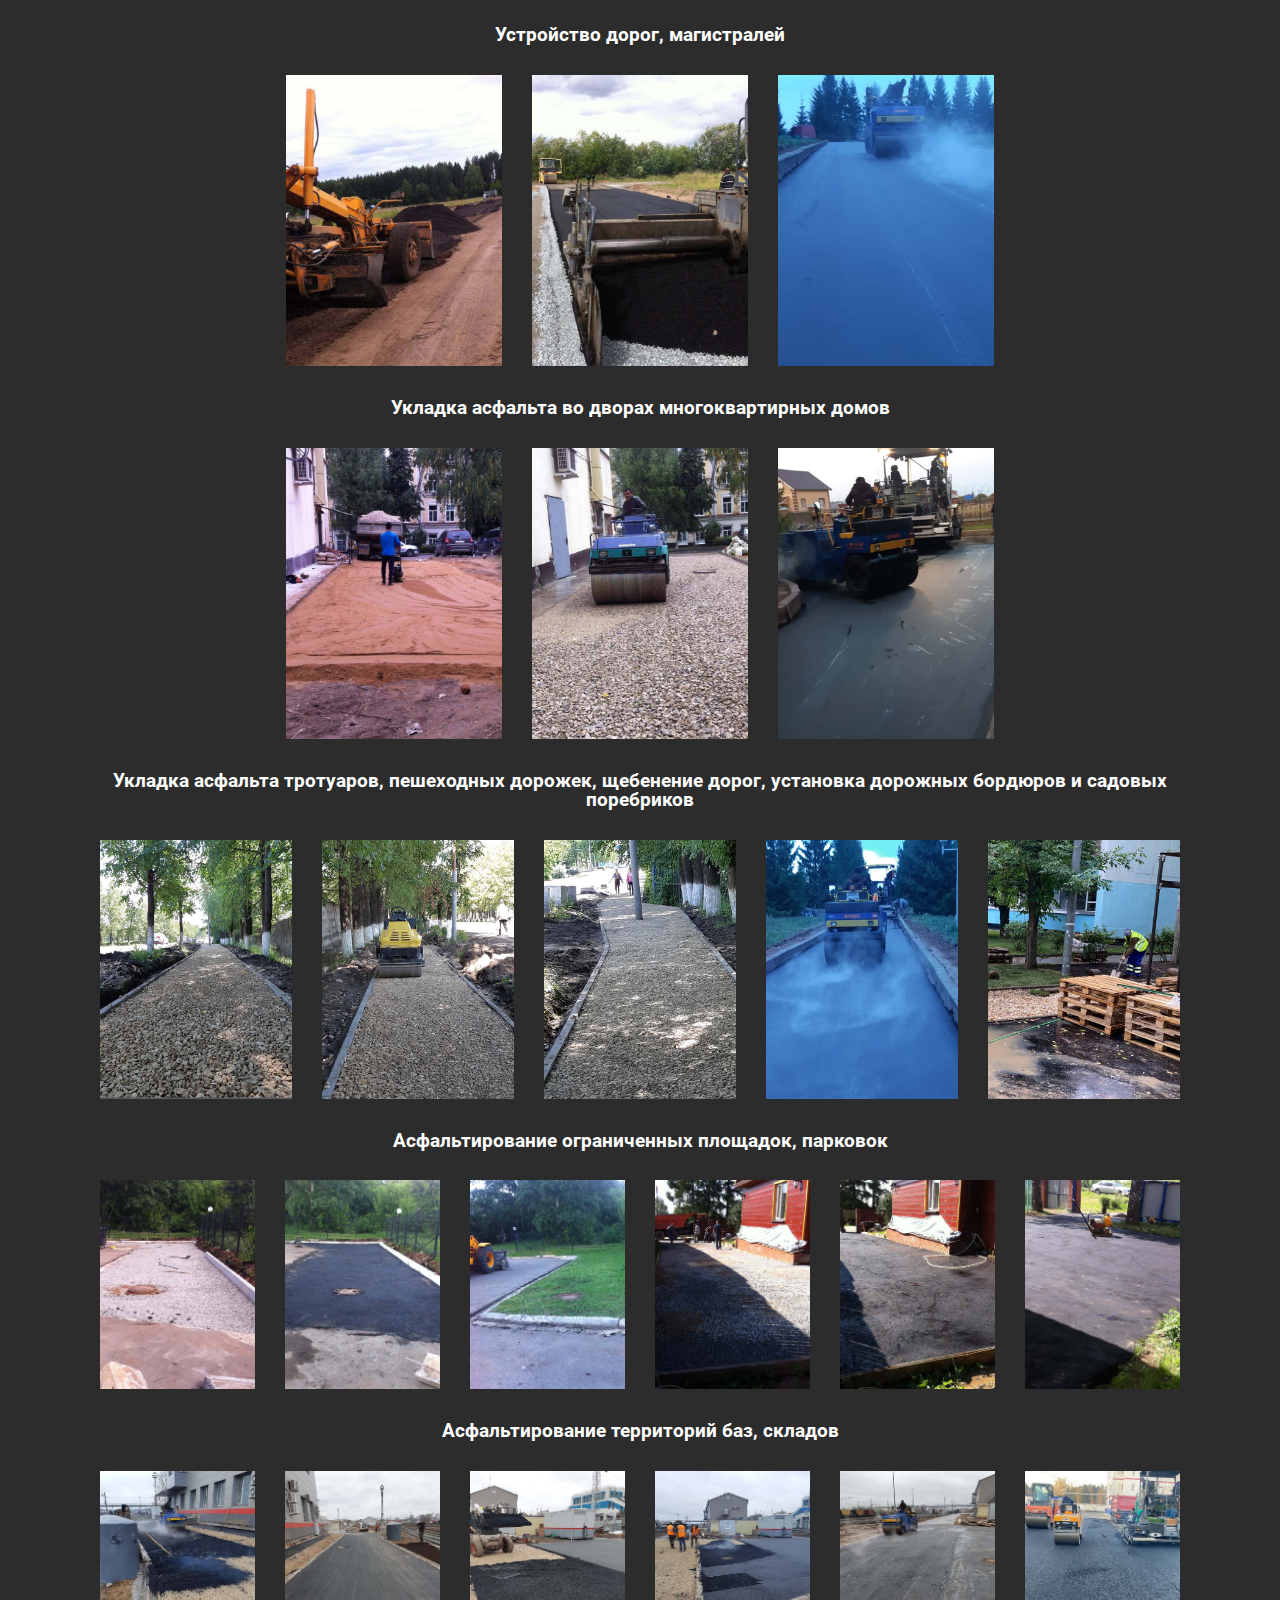
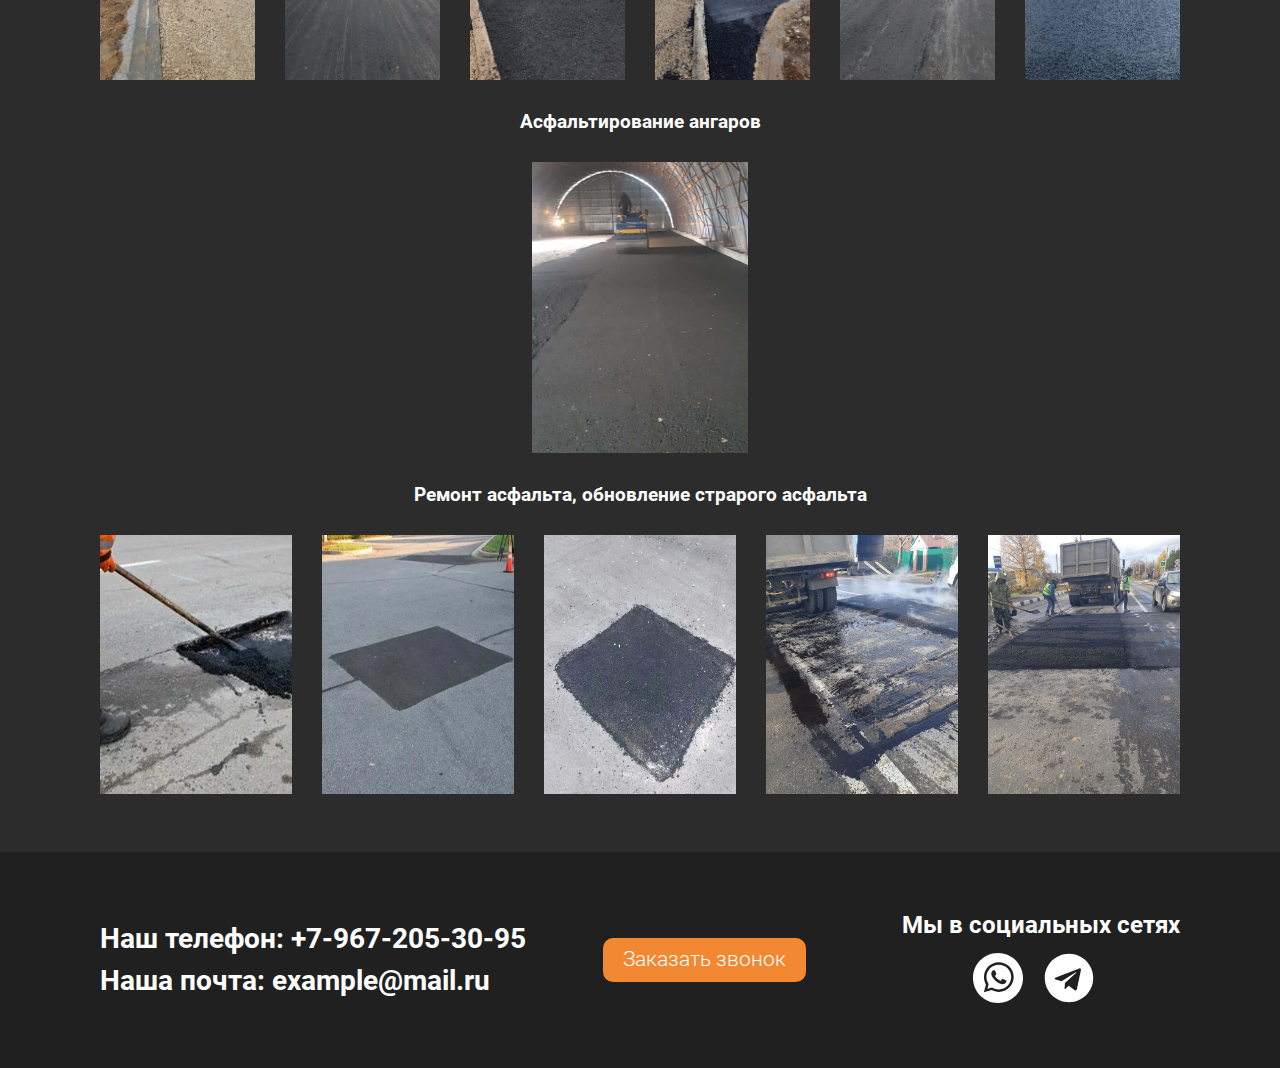
==== commit 57d6585d: "modal" ====
--- a/index.html
+++ b/index.html
@@ -7,6 +7,7 @@
     <link rel="shortcut icon" href="img/favicon.ico" type="image/x-icon">
 
     <link rel="stylesheet" href="css/jquery.fancybox.min.css">
+    
     <link rel="stylesheet" href="css/normalize.css">
     <link rel="stylesheet" href="css/default.css">
     <link rel="stylesheet" href="css/style.css">
@@ -42,7 +43,7 @@
         <span class="hero__content_slogan">Качественный ремонт дорог</span>
         <h1 class="hero__content_title">Выполняем дорожно-строительные работы</h1>
         <div class="hero__content_btn">
-          <button class="btn btn-orange" type="button">Оставить заявку</button>
+          <button class="btn btn-orange feedback" type="button">Оставить заявку</button>
           <button class="btn btn-transparent" type="button"><a href="price.html" >Узнать цены</a></button>
           
         </div>
@@ -91,6 +92,7 @@
       <div class="container example-container">
         <h2 class="plus__title">Перечень выполняемых работ</h2>
         <div class="example__cart">
+          
           <div class="categories">
             <h3 class="exapmle__cart_title">Устройство дорог, магистралей</h3>
             <div class="example__cart_item">
@@ -126,46 +128,193 @@
           </div>
 
           <div class="categories">
-            <h3 class="exapmle__cart_title">Укладка асфальта тротуаров</h3>
-            <div class="example__cart_item">
-              <a class="fancybox-box" data-fancybox="gallery2" href="img/f3-1.jpg">
+            <h3 class="exapmle__cart_title">Укладка асфальта тротуаров, пешеходных дорожек, щебенение дорог, установка дорожных бордюров и садовых поребриков</h3>
+            <div class="example__cart_item">
+              <a class="fancybox-box" data-fancybox="gallery3" href="img/f3-1.jpg">
                 <img src="img/f3-1.jpg" />
               </a>
               
-              <a class="fancybox-box" data-fancybox="gallery2" href="img/f3-2.jpg">
+              <a class="fancybox-box" data-fancybox="gallery3" href="img/f3-2.jpg">
                 <img src="img/f3-2.jpg" />
               </a>
   
-              <a class="fancybox-box" data-fancybox="gallery2" href="img/f3-3.jpg">
+              <a class="fancybox-box" data-fancybox="gallery3" href="img/f3-3.jpg">
                 <img src="img/f3-3.jpg" />
               </a>
 
-              <a class="fancybox-box" data-fancybox="gallery2" href="img/f3-4.jpg">
+              <a class="fancybox-box" data-fancybox="gallery3" href="img/f3-4.jpg">
                 <img src="img/f3-4.jpg" />
               </a>
-  
-              <a class="fancybox-box" data-fancybox="gallery2" href="img/f3-5.jpg">
+
+              <a class="fancybox-box" data-fancybox="gallery3" href="img/f3-5.jpg">
                 <img src="img/f3-5.jpg" />
               </a>
-            </div>
-          </div>
+  
+            </div>
+          </div>
+
+          <div class="categories">
+            <h3 class="exapmle__cart_title">Асфальтирование ограниченных площадок, парковок</h3>
+            <div class="example__cart_item">
+              <a class="fancybox-box" data-fancybox="gallery4" href="img/f4-1.jpg">
+                <img src="img/f4-1.jpg" />
+              </a>
+              
+              <a class="fancybox-box" data-fancybox="gallery4" href="img/f4-2.jpg">
+                <img src="img/f4-2.jpg" />
+              </a>
+  
+              <a class="fancybox-box" data-fancybox="gallery4" href="img/f4-3.jpg">
+                <img src="img/f4-3.jpg" />
+              </a>
+
+              <a class="fancybox-box" data-fancybox="gallery4" href="img/f4-4.jpg">
+                <img src="img/f4-4.jpg" />
+              </a>
+  
+              <a class="fancybox-box" data-fancybox="gallery4" href="img/f4-5.jpg">
+                <img src="img/f4-5.jpg" />
+              </a>
+
+              <a class="fancybox-box" data-fancybox="gallery4" href="img/f4-6.jpg">
+                <img src="img/f4-6.jpg" />
+              </a>
+            </div>
+          </div>
+
+          <div class="categories">
+            <h3 class="exapmle__cart_title">Асфальтирование территорий баз, складов</h3>
+            <div class="example__cart_item">
+              <!-- <a class="fancybox-box" data-fancybox="gallery5" href="img/f5-1.jpg">
+                <img src="img/f5-1.jpg" />
+              </a> -->
+              
+              <a class="fancybox-box" data-fancybox="gallery5" href="img/f5-2.jpg">
+                <img src="img/f5-2.jpg" />
+              </a>
+  
+              <a class="fancybox-box" data-fancybox="gallery5" href="img/f5-3.jpg">
+                <img src="img/f5-3.jpg" />
+              </a>
+
+              <a class="fancybox-box" data-fancybox="gallery5" href="img/f5-4.jpg">
+                <img src="img/f5-4.jpg" />
+              </a>
+  
+              <a class="fancybox-box" data-fancybox="gallery5" href="img/f5-5.jpg">
+                <img src="img/f5-5.jpg" />
+              </a>
+
+              <a class="fancybox-box" data-fancybox="gallery5" href="img/f5-6.jpg">
+                <img src="img/f5-6.jpg" />
+              </a>
+
+              <a class="fancybox-box" data-fancybox="gallery5" href="img/f5-7.jpg">
+                <img src="img/f5-7.jpg" />
+              </a>
+            </div>
+          </div>
+
+          <div class="categories">
+            <h3 class="exapmle__cart_title">Асфальтирование ангаров</h3>
+            <div class="example__cart_item">
+              <a class="fancybox-box" data-fancybox="gallery6" href="img/f6-1.jpg">
+                <img src="img/f6-1.jpg" />
+              </a>
+              
+              <!-- <a class="fancybox-box" data-fancybox="gallery6" href="img/f6-2.jpg">
+                <img src="img/f6-2.jpg" />
+              </a> -->
+
+            </div>
+          </div>
+
+          <div class="categories">
+            <h3 class="exapmle__cart_title">Ремонт асфальта, обновление страрого асфальта</h3>
+            <div class="example__cart_item">
+              <a class="fancybox-box" data-fancybox="gallery7" href="img/f7-1.jpg">
+                <img src="img/f7-1.jpg" />
+              </a>
+              
+              <a class="fancybox-box" data-fancybox="gallery7" href="img/f7-2.jpg">
+                <img src="img/f7-2.jpg" />
+              </a>
+  
+              <a class="fancybox-box" data-fancybox="gallery7" href="img/f7-3.jpg">
+                <img src="img/f7-3.jpg" />
+              </a>
+
+              <a class="fancybox-box" data-fancybox="gallery7" href="img/f7-4.jpg">
+                <img src="img/f7-4.jpg" />
+              </a>
+  
+              <a class="fancybox-box" data-fancybox="gallery7" href="img/f7-5.jpg">
+                <img src="img/f7-5.jpg" />
+              </a>
+
+            </div>
+          </div>
+
+
 
         </div>
       </div>
     </section>
 
 
-  <footer class="footer">
-    <div class="container footer-container">
-      <h3>&copy;Здесь мы продублируем меню и основные контакты</h3>
+  <footer class="footer-field">
+    <section id="footer" class="container footer">
+        <div class="footer__address">
+            <p class="footer__tel">Наш телефон:
+                <a class="footer__tel_number" href="tel:+79672053095">+7-967-205-30-95</a>
+            </p>
+            <p class="footer__tel">Наша почта:
+                <a class="footer__tel_number" href="mailto:example@mail.ru">example@mail.ru</a>
+            </p>
+        </div>
+        <button class="hero__tel_btn btn btn-orange button more feedback">Заказать&nbsp;звонок</button>
+        <div class="footer__social">
+            <span>Мы в социальных сетях</span>
+            <div class="social-icon">
+                <a href="https://wa.me/79672053095" target="_blank">
+                    <svg width="50" height="50" viewBox="0 0 50 50" fill="none" xmlns="http://www.w3.org/2000/svg">
+                        <path fill-rule="evenodd" clip-rule="evenodd" d="M25 50C11.1929 50 0 38.8071 0 25C0 11.1929 11.1929 0 25 0C38.8071 0 50 11.1929 50 25C50 38.8071 38.8071 50 25 50ZM25.8241 38.9089C34.0203 38.9055 40.6865 32.2378 40.6897 24.0432C40.6914 20.0711 39.1465 16.3363 36.3398 13.5265C33.5331 10.7166 29.8006 9.16839 25.8239 9.16667C17.63 9.16667 10.9612 15.8351 10.9579 24.0315C10.9569 26.6516 11.6414 29.2089 12.9423 31.4633L10.8333 39.1667L18.7139 37.0995C20.8852 38.2837 23.3299 38.908 25.8179 38.9089H25.8241Z" fill="white"/>
+                        <path fill-rule="evenodd" clip-rule="evenodd" d="M19.079 34.4085L14.4026 35.6352L15.6508 31.0756L15.3571 30.6082C14.1202 28.641 13.467 26.3673 13.4679 24.0326C13.4706 17.2201 19.0134 11.6777 25.8289 11.6777C29.1291 11.6789 32.2314 12.9658 34.5643 15.3013C36.8971 17.6368 38.181 20.7411 38.1798 24.0426C38.177 30.8556 32.6343 36.3986 25.824 36.3986H25.819C23.6019 36.3976 21.4273 35.802 19.5302 34.6763L19.079 34.4085ZM33.3133 27.5785C33.2205 27.4236 32.9729 27.3307 32.6014 27.1446C32.23 26.9587 30.4038 26.0602 30.0633 25.9362C29.7229 25.8122 29.4751 25.7503 29.2276 26.122C28.98 26.4939 28.2681 27.3307 28.0514 27.5785C27.8348 27.8264 27.618 27.8574 27.2468 27.6715C26.8753 27.4855 25.6784 27.0934 24.2597 25.8278C23.1554 24.8428 22.4099 23.6266 22.1932 23.2547C21.9765 22.8828 22.1702 22.6818 22.3561 22.4966C22.5232 22.3301 22.7276 22.0626 22.9133 21.8459C23.099 21.629 23.1609 21.474 23.2847 21.2263C23.4085 20.9783 23.3466 20.7614 23.2537 20.5754C23.1609 20.3895 22.418 18.5612 22.1085 17.8174C21.807 17.0932 21.5008 17.1913 21.2728 17.1798C21.0563 17.169 20.8085 17.1667 20.5609 17.1667C20.3133 17.1667 19.9108 17.2596 19.5704 17.6315C19.2299 18.0034 18.2703 18.902 18.2703 20.7302C18.2703 22.5586 19.6013 24.3248 19.7871 24.5727C19.9728 24.8207 22.4062 28.5724 26.1324 30.1814C27.0186 30.5641 27.7104 30.7926 28.25 30.9638C29.1398 31.2466 29.9496 31.2067 30.5895 31.111C31.3032 31.0044 32.7871 30.2125 33.0968 29.3449C33.4061 28.4771 33.4061 27.7334 33.3133 27.5785Z" fill="white"/>
+                    </svg>
+                </a>
+                <a href="https://t.me/79672053095" target="_blank">
+                    <svg width="50" height="50" viewBox="0 0 50 50" fill="none" xmlns="http://www.w3.org/2000/svg">
+                        <path d="M25 0.78125C11.6203 0.78125 0.78125 11.6219 0.78125 25C0.78125 38.3781 11.6219 49.2188 25 49.2188C38.3797 49.2188 49.2188 38.3781 49.2188 25C49.2188 11.6219 38.3781 0.78125 25 0.78125ZM36.8953 17.3734L32.9203 36.1047C32.6266 37.4328 31.8359 37.7547 30.7328 37.1297L24.6781 32.6672L21.7578 35.4797C21.4359 35.8016 21.1625 36.075 20.5375 36.075L20.9672 29.9125L32.1875 19.775C32.6766 19.3453 32.0797 19.1016 31.4344 19.5312L17.5672 28.2609L11.5906 26.3953C10.2922 25.9859 10.2625 25.0969 11.8641 24.4719L35.2141 15.4672C36.2984 15.0766 37.2453 15.7312 36.8937 17.3719L36.8953 17.3734Z" fill="white"/>
+                    </svg>
+                </a>
+            </div>
+        </div>
+    </section>
+  </footer>
+
+  <section class="modal">
+    <div class="modal-wrap">
+      <div class="close-modal"><img class="close-modal-img" src="img/close-modal.svg" alt="Закрыть"></div>
+      <h2 class="modal-title">Введите свои контактные данные</h2>
+      <p class="modal-text">Вам перезвонит первый освободившийся сотрудник</p>
+      <form method="POST" class="form form_modal_window" action="php/form.php">
+        <input type="text" name="name" placeholder="Ваше имя" required>
+        <input type="email" name="email" placeholder="Ваш email" required>
+        <input type="phone" name="phone" placeholder="Ваш телефон" required>
+        <input class="form_sub btn-orange" name="sub" type="submit" value="ОТПРАВИТЬ">
+      </form>
+      <div id="erconts"></div>
     </div>
-  </footer>
+  </section>
+
+
+
+<script src="js/jquery-3.3.1.min.js"></script>
+
+<script src="js/jquery.fancybox.min.js"></script>
+<script src="js/swiper-bundle.min.js"></script>
 
 <script src="js/script.js"></script>
 <script src="js/menu.js"></script>
-<script src="js/jquery-3.3.1.min.js"></script>
-<script src="js/jquery.fancybox.min.js"></script>
-
-
 </body>
 </html>
--- a/css/style.css
+++ b/css/style.css
@@ -223,6 +223,7 @@
   gap: 20px;
 }
 .guarantee__cart_item {
+  position: relative;
   flex: 0 0 16%;
   display: flex;
   flex-direction: column;
@@ -230,6 +231,8 @@
   border: 2px solid #b6692b;
   border-radius: 10px;
   padding: 10px;
+  overflow: hidden;
+  cursor: pointer;
 }
 .guarantee-title {
   font-size: 16px;
@@ -239,6 +242,25 @@
   padding-top: 30px;
   padding-bottom: 30px;
 }
+.guarantee-popup {
+  padding: 10px;
+  position: absolute;
+  inset: 0;
+  transform: translate(0, 300px);
+  display: flex;
+  align-items: center;
+  justify-content: center;
+  background-color: rgba(1, 1, 1, 0.8);
+  transition: all 0.8s ease-in-out;
+}
+.guarantee__cart_item:hover .guarantee-popup {
+  transform: translate(0, 0);
+}
+.guarantee-popup-text {
+  font-size: 16px;
+  text-align: center;
+  line-height: 1.2;
+}
 
 /*service*/
 .service {
@@ -247,7 +269,7 @@
   margin-bottom: 30px;
 }
 .service__img {
-  flex: 0 0 30%;
+  flex: 0 0 35%;
   background-image: url(../img/back-service.jpeg);
   background-repeat: no-repeat;
   background-position: center top;
@@ -321,13 +343,164 @@
 }
 
 /*FOOTER*/
-.footer {
+.footer-field {
   background-color:#202020;
   padding: 40px;
 }
-.footer-container {
-  text-align: center;
-}
+.footer {
+  display: flex;
+  align-items: center;
+  justify-content: space-between;
+}
+
+.footer__tel_number:hover,
+.footer__tel_number:focus {
+  transform: scale(1.06);
+  text-shadow: #f38832 3px 3px 3px;
+}
+
+.footer__address {
+  font-size: 28px;
+  line-height: 1.5;
+  color: #fff;
+}
+
+.footer__social {
+  display: flex;
+  flex-direction: column;
+  align-items: center;
+  font-size: 24px;
+  line-height: 1.5;
+  color: #fff;
+}
+
+.footer__social span {
+  margin-bottom: 10px;
+}
+
+.social-icon > a {
+  margin-right: 15px;
+}
+
+.social-icon a svg:hover {
+  transform: scale(1.06);
+  box-shadow: 2px 2px 4px 0px #f38832;
+}
+
+/*MODAL*/
+.modal {
+  position: fixed;
+  top: 0;
+  left: 0;
+  right: 0;
+  bottom: 0;
+  background-color: #46444499;
+
+  pointer-events: none;
+  opacity: 0;
+  transition: opacity 0.5s ease-in-out;
+
+  display: flex;
+  align-items: center;
+  justify-content: center;
+}
+.modal-wrap {
+  width: 80%;
+  background-color: #fff;
+  border-radius: 20px;
+  padding: 30px;
+
+  transform: translateY(-100%) scale(0.1);
+  opacity: 0;
+  transition: opacity 0.5s ease-in-out, transform 0.5s ease-in-out;
+}
+.form_modal_window{
+  max-width: 70%;
+  display: flex;
+  flex-direction: column;
+  margin: auto;
+}
+form input {
+  color: #000;
+  padding: 15px;
+  border: none;
+  margin-bottom: 15px;
+  box-shadow: 0px 1px 3px 1px #e9e9e9;
+  font-size: 16px;
+}
+form input[type=submit]{
+  padding: 10px 40px;
+  max-width: 200px;
+  margin: auto;
+  color: #fff;
+
+
+  background: linear-gradient(
+    87.05deg,
+    #dc6b30 17.99%,
+    #e4864f 49.64%,
+    #ffbe82 72.7%,
+    #e49031 93.02%
+  );
+  box-shadow: 0px 3px 49px -3px rgba(226, 128, 72, 0.76),
+    inset 0px -4px 0px #8f4119;
+  border-radius: 20px;
+  filter: progid:DXImageTransform.Microsoft.gradient(startColorstr='$color-yellow', endColorstr='$color-pink', GradientType=0);
+  font-size: 15px;
+  text-shadow: 0px 0px 6px #e54242;
+  display: inline-block;
+  border: none;
+  outline: none;
+  cursor: pointer;
+}
+
+form input[type=submit]:hover {
+  transform: scale(1.06);
+}
+
+.close-modal{
+  display: flex;
+  justify-content: flex-end;
+  height: 5%;
+}
+.close-modal-img {
+  cursor: pointer;
+}
+.close-modal-img:hover{
+  transform: scale(1.2);
+}
+
+.modal-title {
+  margin-top: 0;
+  color:#000;
+  text-align: center;
+  font-size: 20px;
+}
+.modal-text {
+  color:#000;
+  text-align: center;
+  font-size: 16px;
+}
+.modal-btn {
+  border: none;
+  background-color: #004786;
+  color: #fff;
+  font-family: inherit;
+  font-size: 18px;
+  padding: 10px 30px;
+  border-radius: 20px;
+  margin-top: 30px;
+  cursor: pointer;
+}
+.modal--open .modal-wrap {
+  transform: translateY(0%) scale(1);
+  opacity: 1;
+}
+.modal--open {
+  pointer-events: auto;
+  opacity: 1;
+}
+
 
 @media (max-width: 1000px) {
   .about {
@@ -350,6 +523,21 @@
   .price .about-container {
     padding-left: 10px;
     padding-right: 10px;
+  }
+  .footer-field {
+    padding-top: 20px;
+    padding-bottom: 10px;
+  }
+
+  .footer {
+      flex-direction: column;
+  }
+
+  .footer__address,
+  .hero__tel_btn,
+  .footer__social {
+    margin-bottom: 25px;
+    font-size: 26px;
   }
 }
 
@@ -432,6 +620,13 @@
     font-size: 32px;
     margin-bottom: 25px;
   }
+  .service {
+    flex-direction: column;
+  }
+  .service__img {
+    flex: 0 0 90%;
+    min-height: 50vh;
+  }
 }
 
 @media (max-width: 560px) {
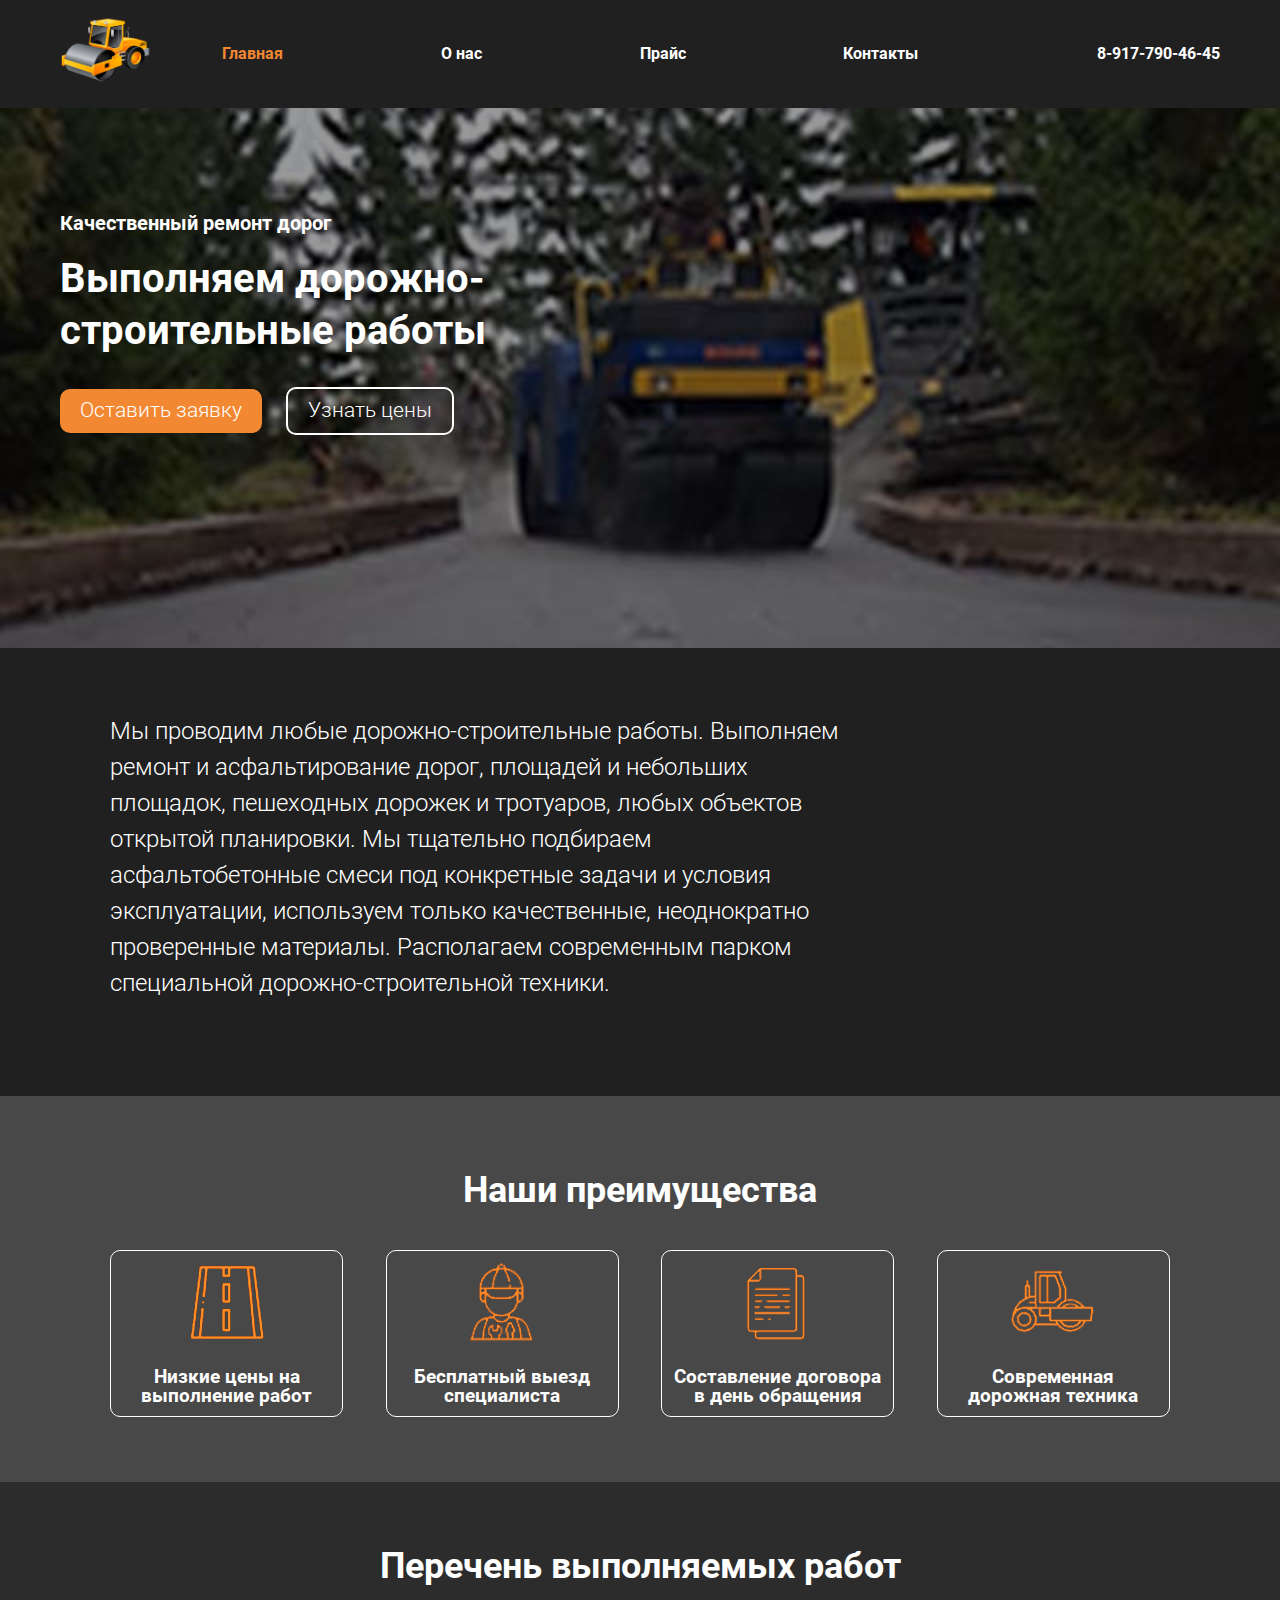
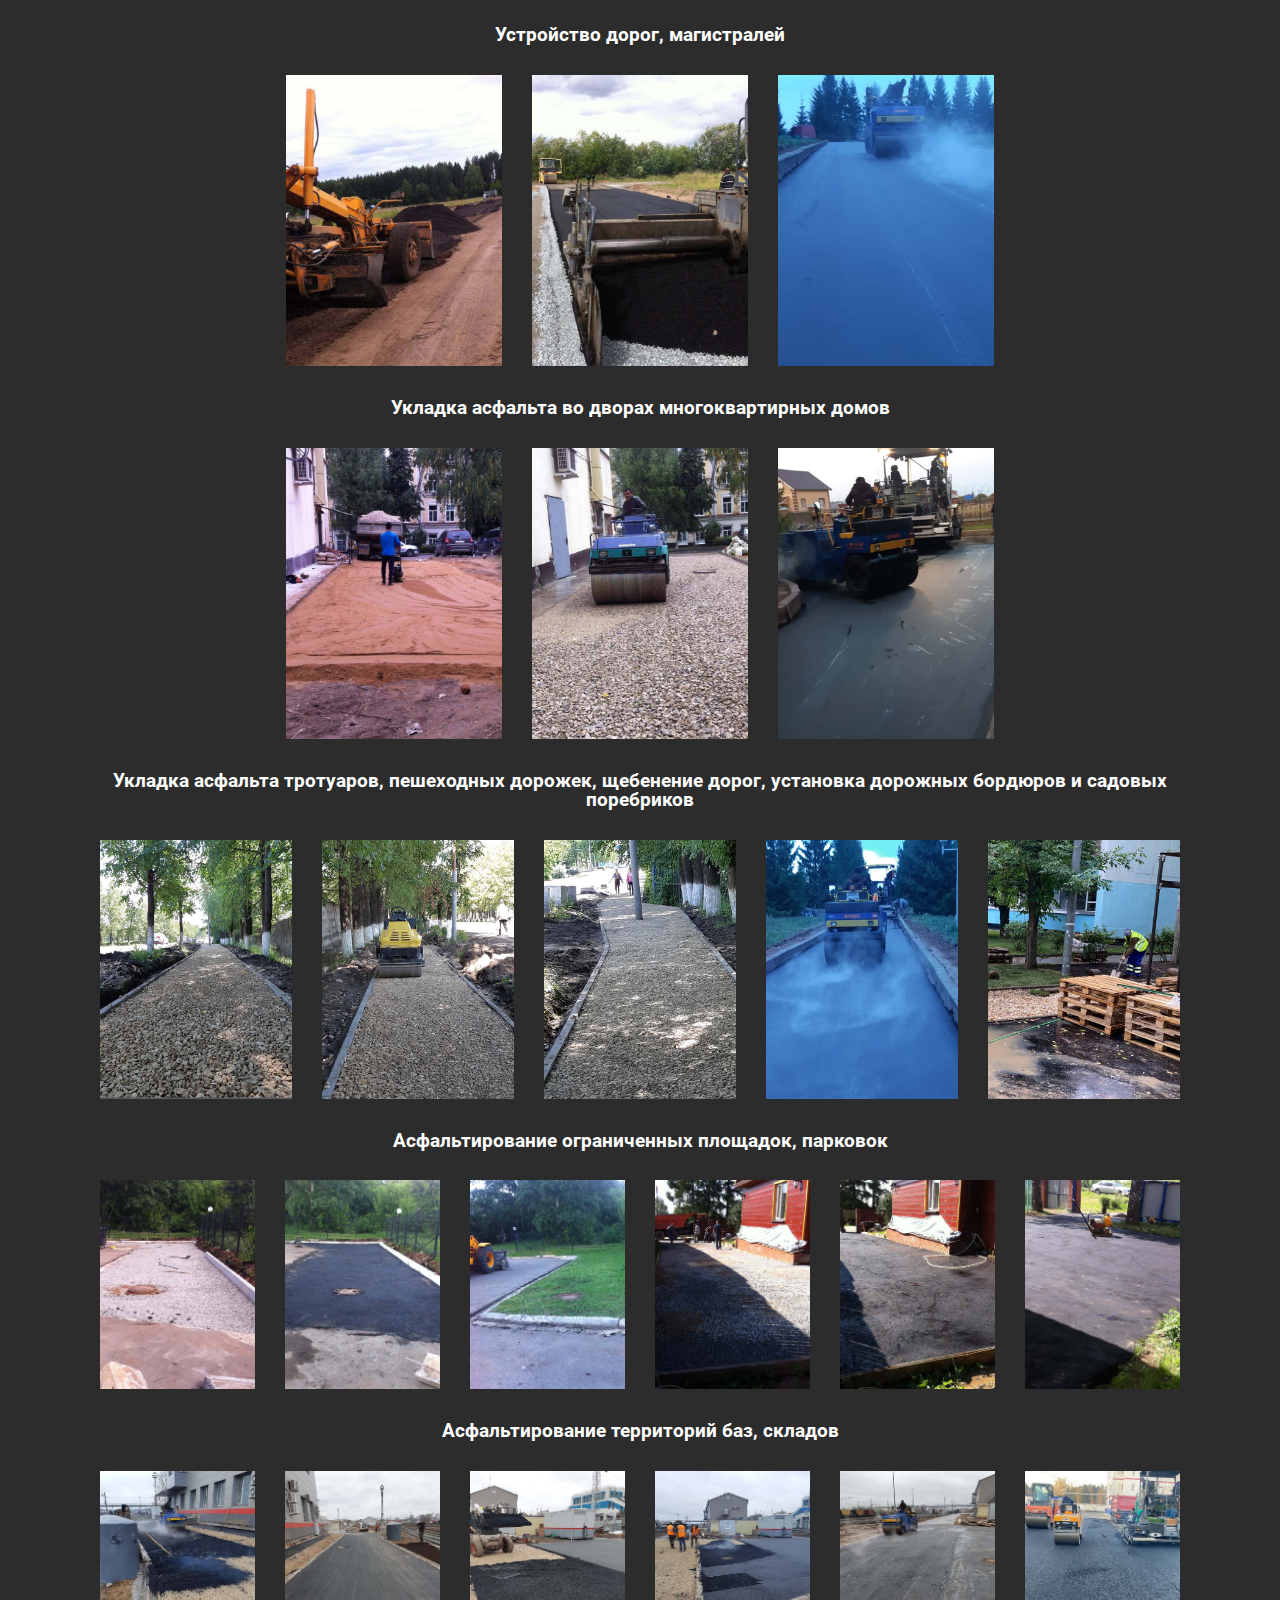
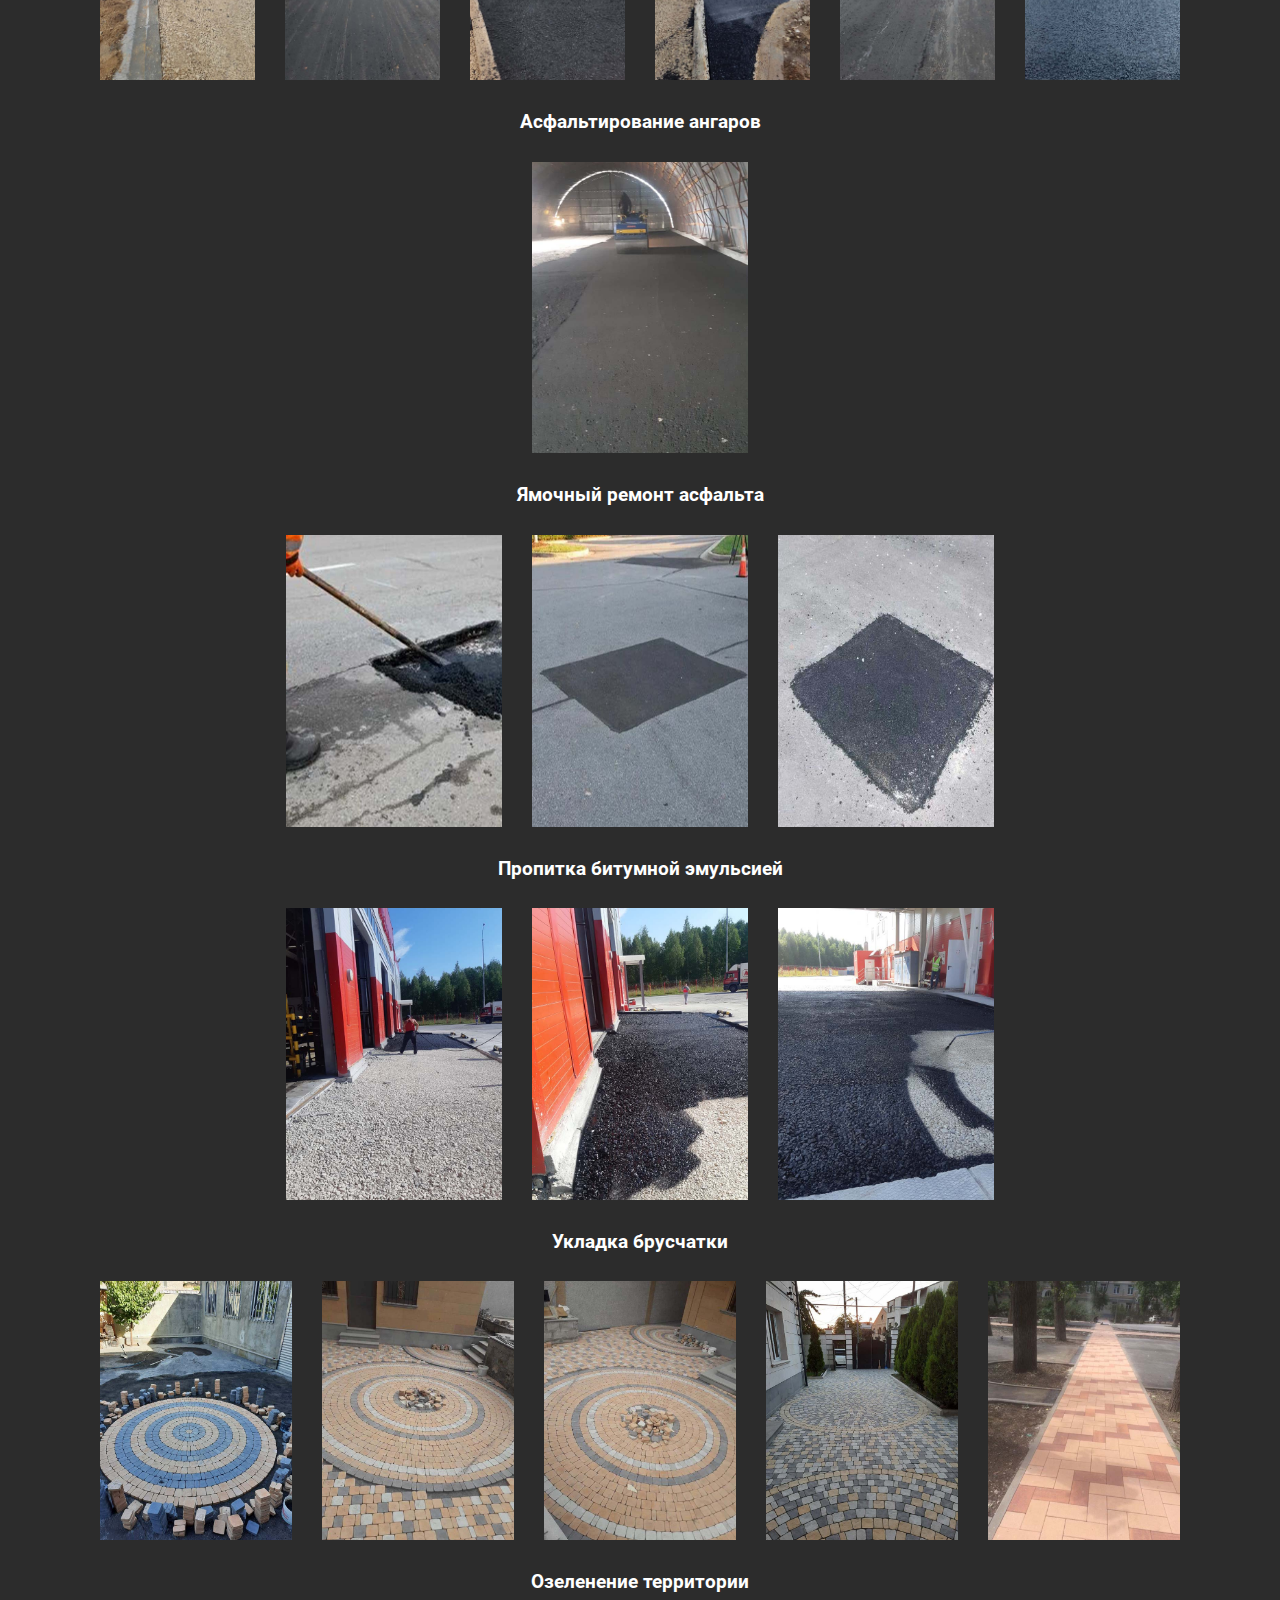
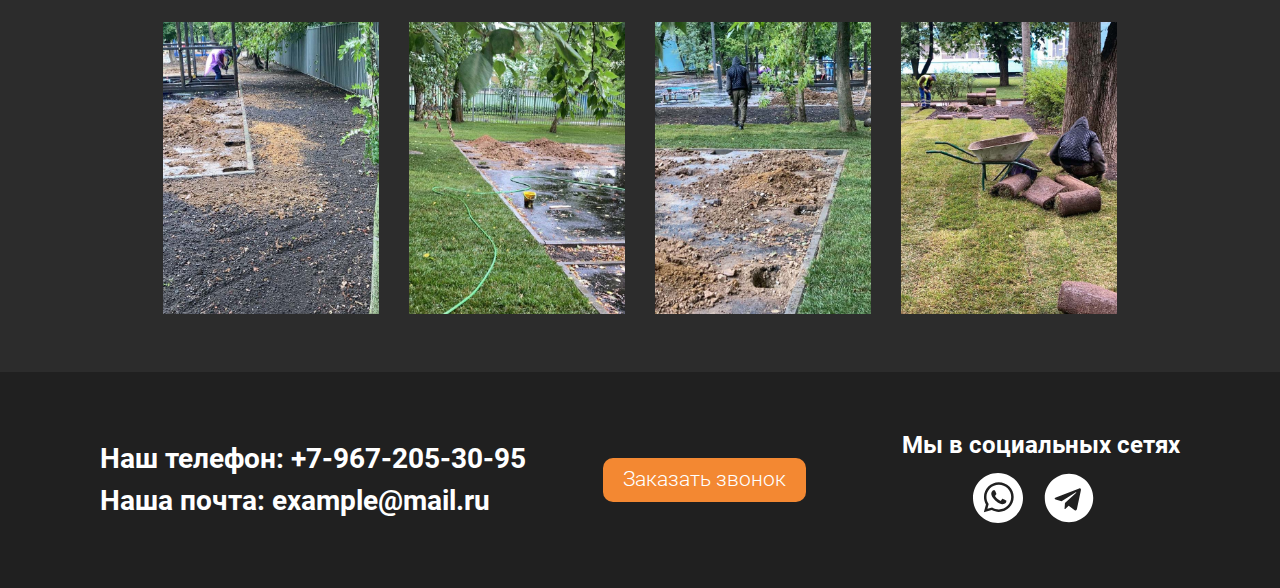
==== commit 9926a22f: "18.07" ====
--- a/index.html
+++ b/index.html
@@ -14,11 +14,12 @@
 </head>
 <body>
   <ul class="header__nav_list-min ">
-    <li class="header__nav_item nav-active"><a href="#">Главная</a></li>
-    <li class="header__nav_item"><a href="about.html">О&nbsp;нас</a></li>
-    <!-- <li class="header__nav_item"><a href="#">Портфолио</a></li> -->
-    <li class="header__nav_item"><a href="price.html">Прайс</a></li>
-    <li class="header__nav_item"><a href="contacts.html">Контакты</a></li>
+      <li class="header__nav_item "><span class="close">X</span></li>
+      <li class="header__nav_item nav-active"><a href="#">Главная</a></li>
+      <li class="header__nav_item"><a href="about.html">О&nbsp;нас</a></li>
+      <!-- <li class="header__nav_item"><a href="#">Портфолио</a></li> -->
+      <li class="header__nav_item"><a href="price.html">Прайс</a></li>
+      <li class="header__nav_item"><a href="contacts.html">Контакты</a></li>
   </ul>
   <header class="header">
     <div class="container header__container">
@@ -230,7 +231,7 @@
           </div>
 
           <div class="categories">
-            <h3 class="exapmle__cart_title">Ремонт асфальта, обновление страрого асфальта</h3>
+            <h3 class="exapmle__cart_title">Ямочный ремонт асфальта</h3>
             <div class="example__cart_item">
               <a class="fancybox-box" data-fancybox="gallery7" href="img/f7-1.jpg">
                 <img src="img/f7-1.jpg" />
@@ -244,17 +245,79 @@
                 <img src="img/f7-3.jpg" />
               </a>
 
-              <a class="fancybox-box" data-fancybox="gallery7" href="img/f7-4.jpg">
+              <!-- <a class="fancybox-box" data-fancybox="gallery7" href="img/f7-4.jpg">
                 <img src="img/f7-4.jpg" />
               </a>
   
               <a class="fancybox-box" data-fancybox="gallery7" href="img/f7-5.jpg">
                 <img src="img/f7-5.jpg" />
-              </a>
-
-            </div>
-          </div>
-
+              </a> -->
+
+            </div>
+          </div>
+
+          <div class="categories">
+            <h3 class="exapmle__cart_title">Пропитка битумной эмульсией</h3>
+            <div class="example__cart_item">
+              <a class="fancybox-box" data-fancybox="gallery8" href="img/f8-1.jpg">
+                <img src="img/f8-1.jpg" />
+              </a>
+              
+              <a class="fancybox-box" data-fancybox="gallery8" href="img/f8-2.jpg">
+                <img src="img/f8-2.jpg" />
+              </a>
+  
+              <a class="fancybox-box" data-fancybox="gallery8" href="img/f8-3.jpg">
+                <img src="img/f8-3.jpg" />
+              </a>
+            </div>
+          </div>
+
+          <div class="categories">
+            <h3 class="exapmle__cart_title">Укладка брусчатки</h3>
+            <div class="example__cart_item">
+              <a class="fancybox-box" data-fancybox="gallery9" href="img/f9-1.jpg">
+                <img src="img/f9-1.jpg" />
+              </a>
+              
+              <a class="fancybox-box" data-fancybox="gallery9" href="img/f9-2.jpg">
+                <img src="img/f9-2.jpg" />
+              </a>
+  
+              <a class="fancybox-box" data-fancybox="gallery9" href="img/f9-3.jpg">
+                <img src="img/f9-3.jpg" />
+              </a>
+
+              <a class="fancybox-box" data-fancybox="gallery9" href="img/f9-4.jpg">
+                <img src="img/f9-4.jpg" />
+              </a>
+
+              <a class="fancybox-box" data-fancybox="gallery9" href="img/f9-5.jpg">
+                <img src="img/f9-5.jpg" />
+              </a>
+            </div>
+          </div>
+
+          <div class="categories">
+            <h3 class="exapmle__cart_title">Озеленение территории</h3>
+            <div class="example__cart_item">
+              <a class="fancybox-box" data-fancybox="gallery10" href="img/f10-1.jpg">
+                <img src="img/f10-1.jpg" />
+              </a>
+              
+              <a class="fancybox-box" data-fancybox="gallery10" href="img/f10-2.jpg">
+                <img src="img/f10-2.jpg" />
+              </a>
+  
+              <a class="fancybox-box" data-fancybox="gallery10" href="img/f10-3.jpg">
+                <img src="img/f10-3.jpg" />
+              </a>
+
+              <a class="fancybox-box" data-fancybox="gallery10" href="img/f10-4.jpg">
+                <img src="img/f10-4.jpg" />
+              </a>
+            </div>
+          </div>
 
 
         </div>
--- a/css/style.css
+++ b/css/style.css
@@ -342,6 +342,22 @@
   margin-bottom: 40px;
 }
 
+/*CONTACTS*/
+.contacts {
+  background-color:#2c2c2c;
+  color: #fff;
+}
+.hero-item {
+  margin-bottom: 20px;
+}
+
+/*MAP*/
+.about__container_map {
+  margin: 0 auto;
+  min-width: 90%;
+  height: 60vh;
+}
+
 /*FOOTER*/
 .footer-field {
   background-color:#202020;
@@ -395,12 +411,13 @@
   right: 0;
   bottom: 0;
   background-color: #46444499;
+  z-index: 100;
 
   pointer-events: none;
   opacity: 0;
   transition: opacity 0.5s ease-in-out;
 
-  display: flex;
+  display: none;
   align-items: center;
   justify-content: center;
 }
@@ -550,8 +567,9 @@
   }
   .header__nav_list-min {
     display: flex;
+    justify-content: flex-start;
     flex-direction: column;
-    position: absolute;
+    position: fixed;
     z-index: 10;
     top: 0;
     bottom: 0;
@@ -562,7 +580,7 @@
     transition: transform .3s ease-in-out;
   }
   .header__nav_list-min li {
-    margin-bottom: 15px;
+    margin-bottom: 7vh;
   }
   .nav__list-active {
     transform: translate(0%);
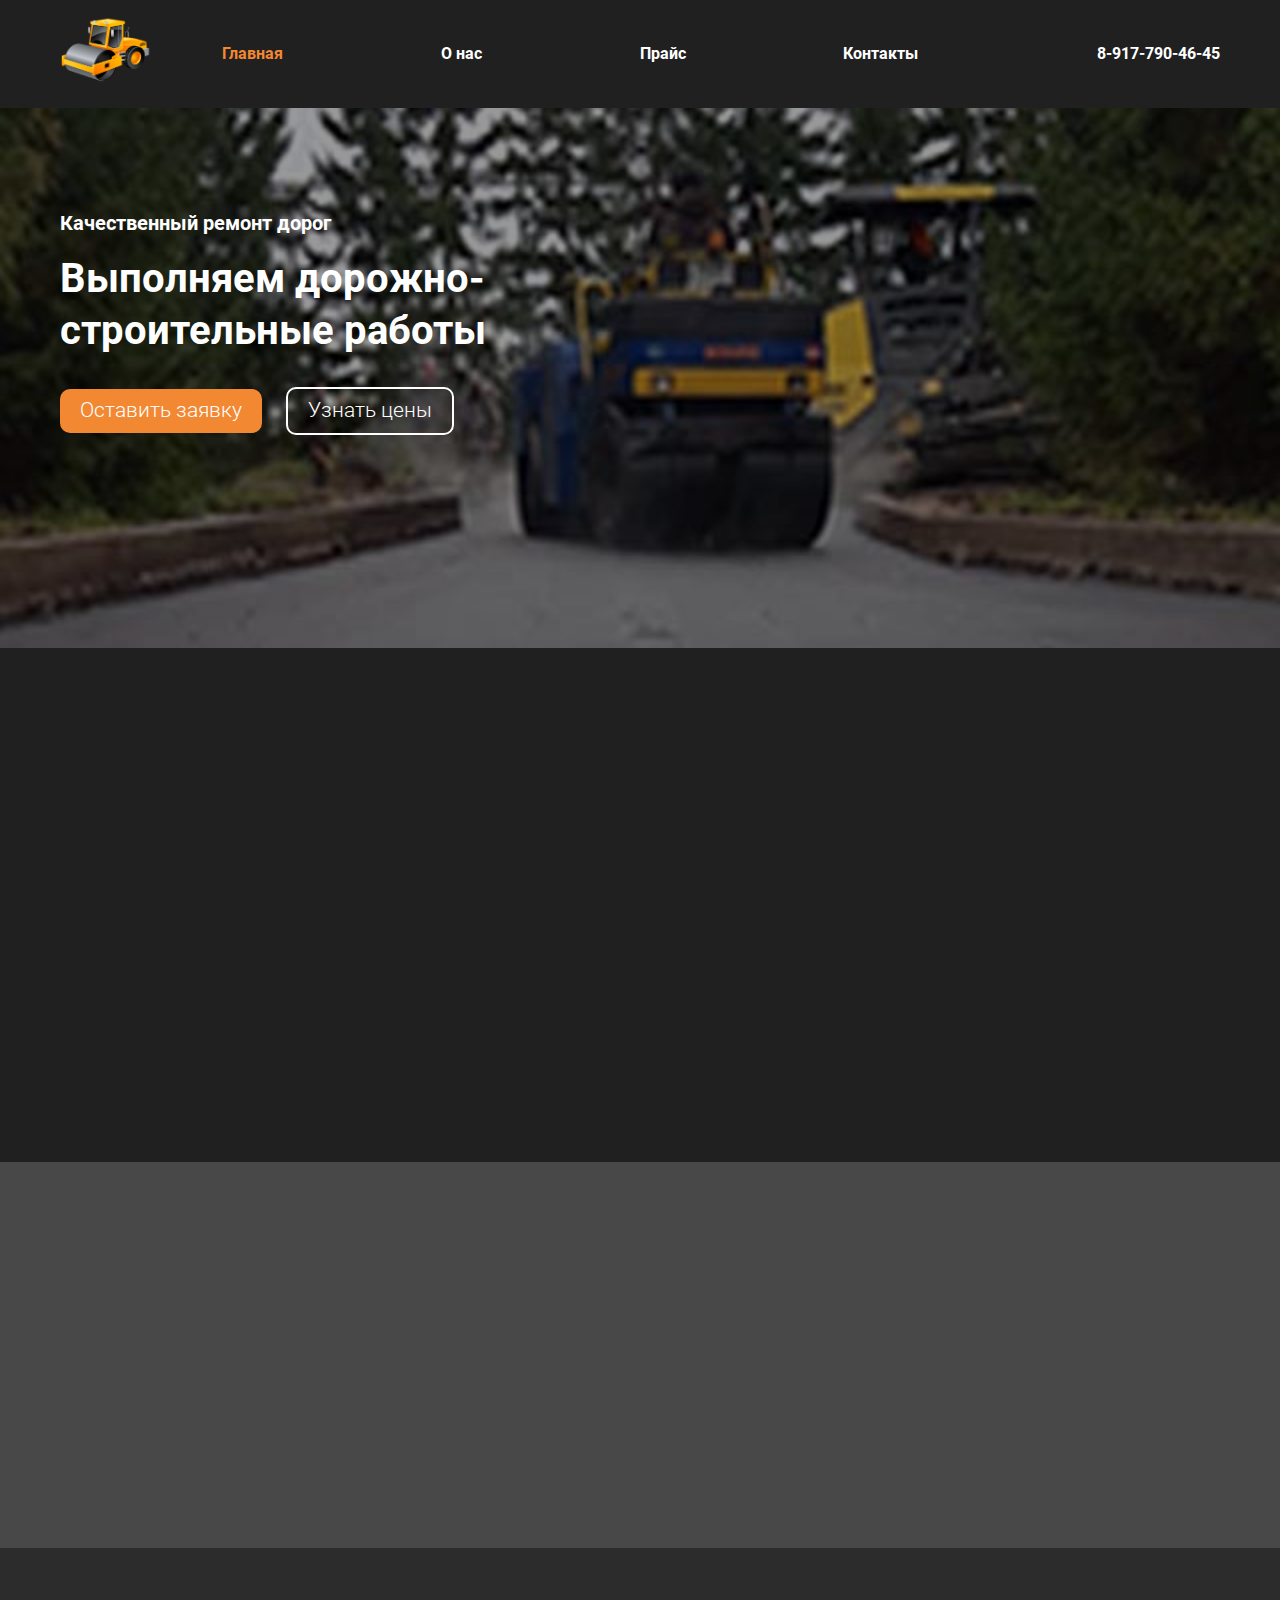
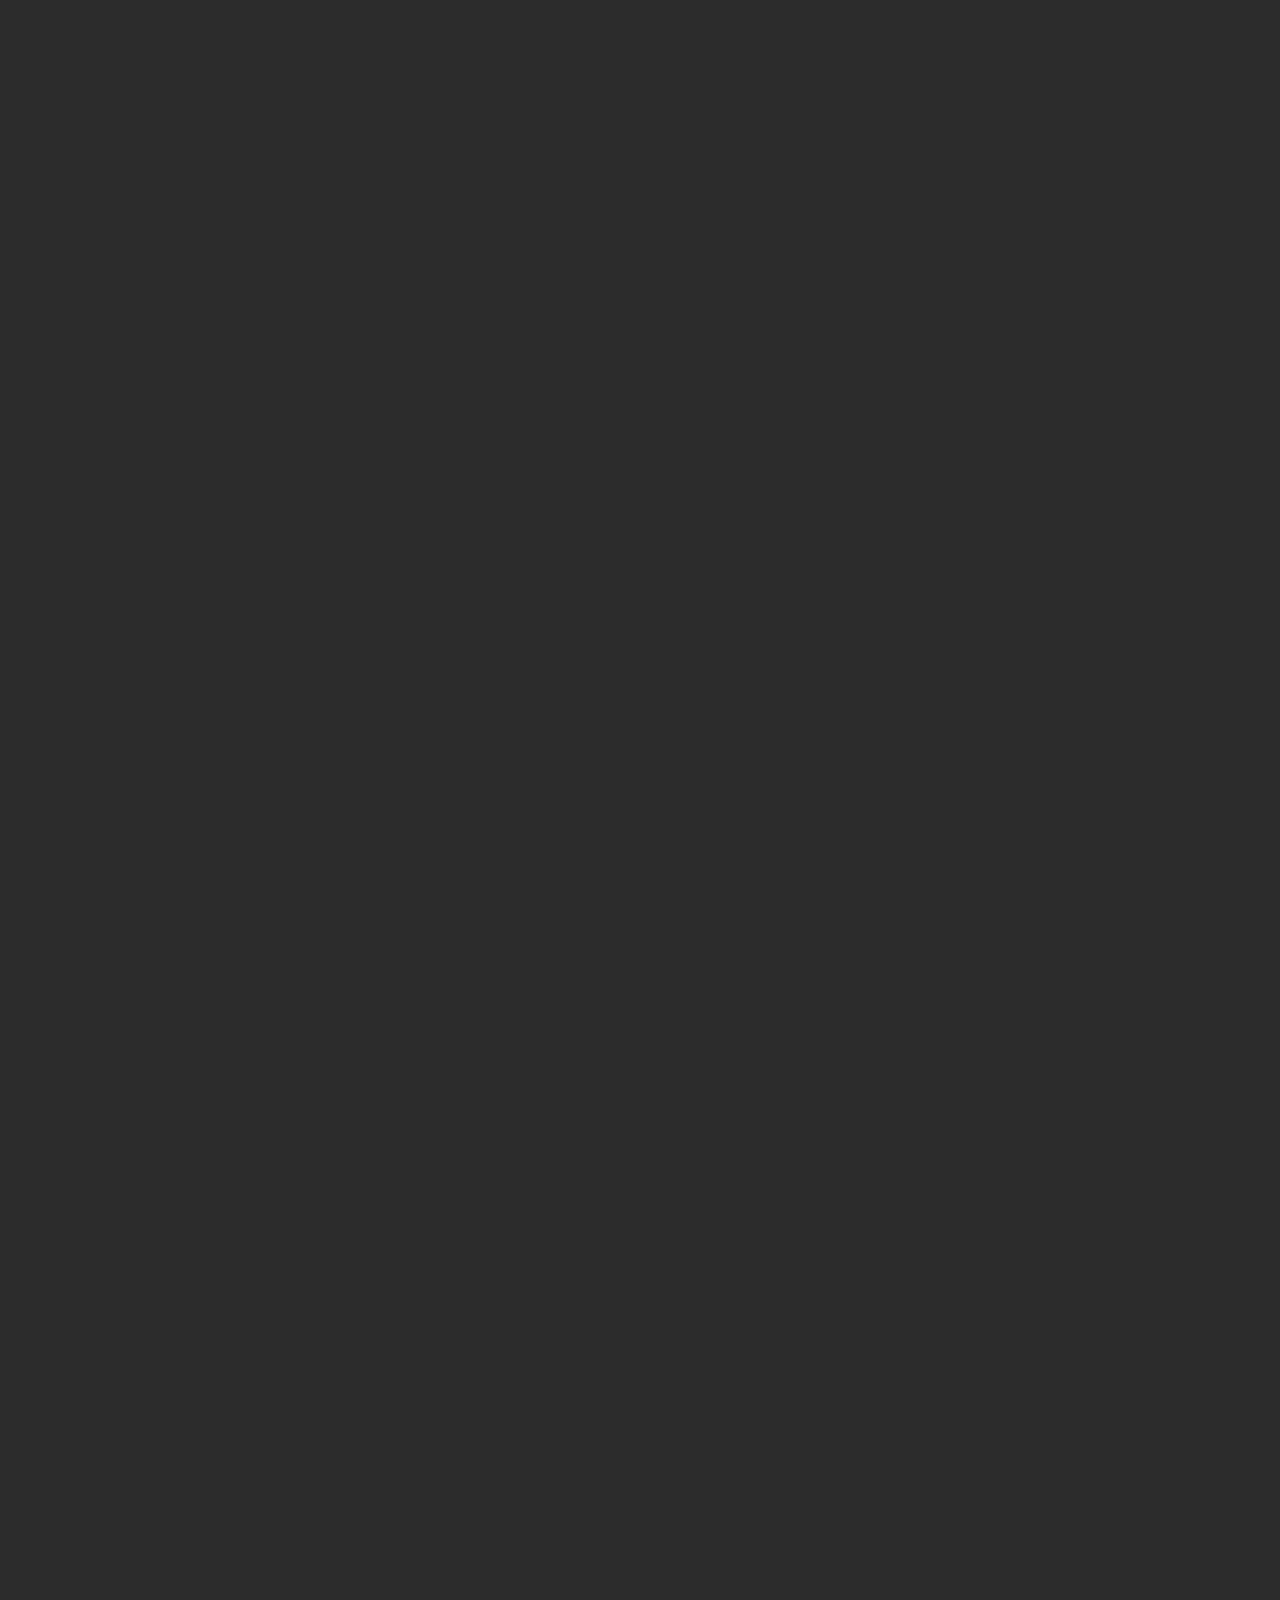
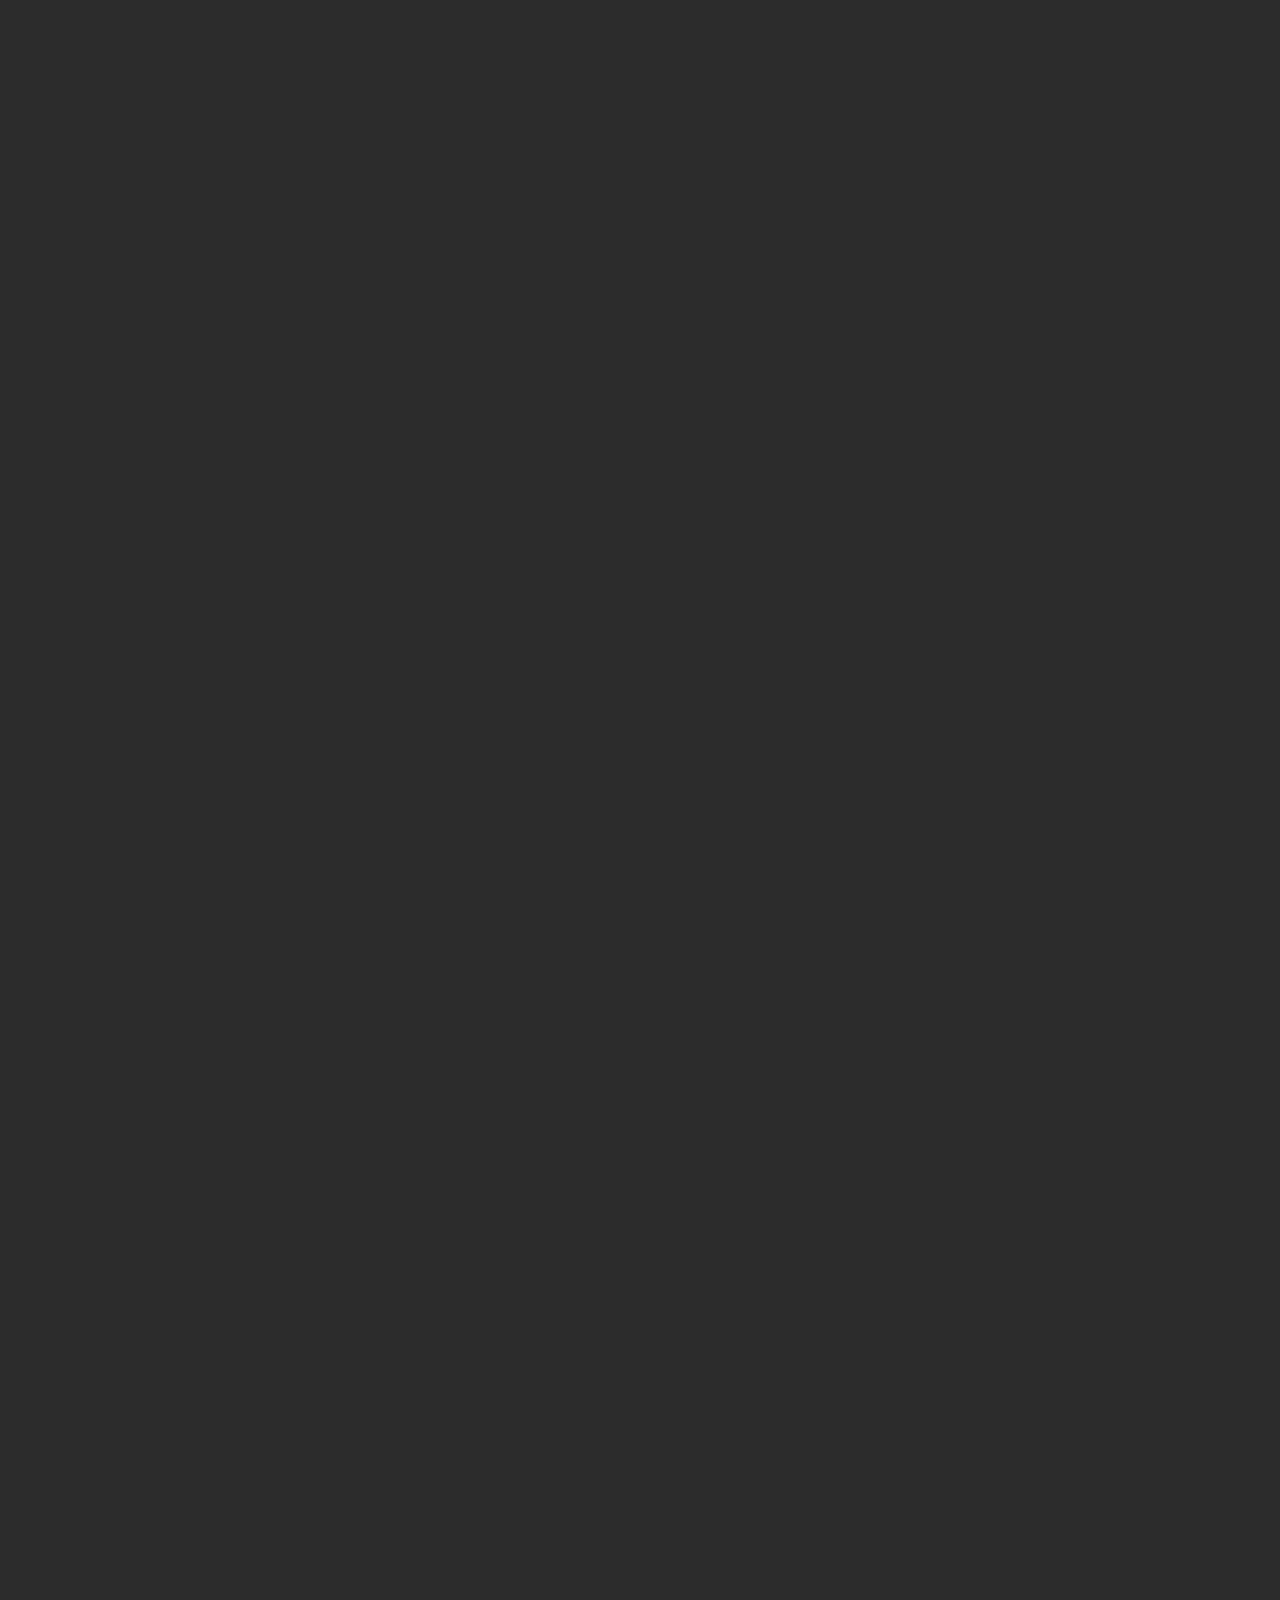
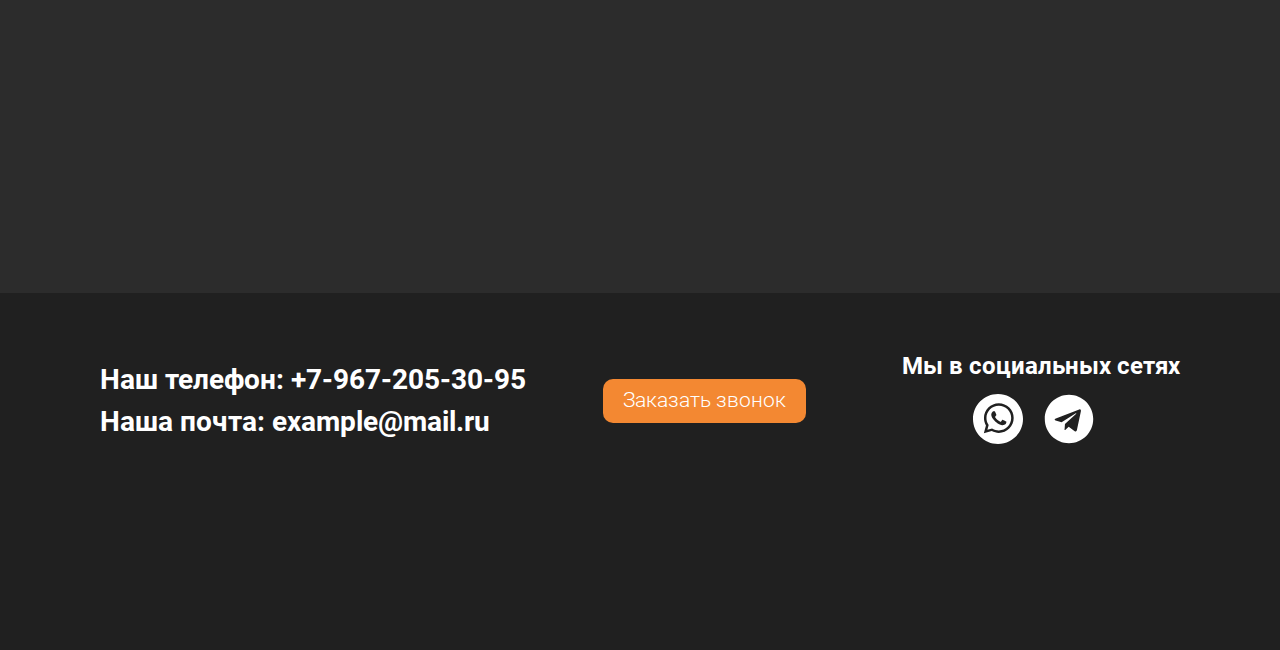
==== commit 05099c0d: "animation" ====
--- a/index.html
+++ b/index.html
@@ -41,8 +41,8 @@
   </header>
   <section class="hero">
       <div class="hero__content container">
-        <span class="hero__content_slogan">Качественный ремонт дорог</span>
-        <h1 class="hero__content_title">Выполняем дорожно-строительные работы</h1>
+        <span class="hero__content_slogan element-animation">Качественный ремонт дорог</span>
+        <h1 class="hero__content_title element-animation">Выполняем дорожно-строительные работы</h1>
         <div class="hero__content_btn">
           <button class="btn btn-orange feedback" type="button">Оставить заявку</button>
           <button class="btn btn-transparent" type="button"><a href="price.html" >Узнать цены</a></button>
@@ -52,10 +52,11 @@
     </section>
     <section class="about">
       <div class="container about-container">
-        <p class="about__text">
+        <p class="about__text element-animation">
           Мы проводим любые дорожно-строительные работы. Выполняем ремонт и 
           асфальтирование дорог, площадей и небольших площадок, пешеходных дорожек и 
-          тротуаров, любых объектов открытой планировки. 
+          тротуаров, любых объектов открытой планировки. </p>
+          <p class="about__text element-animation">
           Мы тщательно подбираем асфальтобетонные смеси под конкретные задачи 
           и условия эксплуатации, используем только качественные, неоднократно
           проверенные материалы. Располагаем современным парком специальной 
@@ -65,8 +66,8 @@
     </section>
     <section class="plus">
       <div class="container plus-container">
-        <h2 class="plus__title">Наши преимущества</h2>
-        <div class="plus__cart">
+        <h2 class="plus__title element-animation">Наши преимущества</h2>
+        <div class="plus__cart element-animation">
           <div class="plus__cart_item">
             <img class="cart-img" src="img/stryt.png" alt="Иконка">
             <h3 class="item-title">Низкие цены на выполнение работ</h3>
@@ -91,10 +92,10 @@
     </section>
     <section class="example">
       <div class="container example-container">
-        <h2 class="plus__title">Перечень выполняемых работ</h2>
+        <h2 class="plus__title element-animation">Перечень выполняемых работ</h2>
         <div class="example__cart">
           
-          <div class="categories">
+          <div class="categories element-animation">
             <h3 class="exapmle__cart_title">Устройство дорог, магистралей</h3>
             <div class="example__cart_item">
               <a class="fancybox-box" data-fancybox="gallery" href="img/f1.jpg">
@@ -111,7 +112,7 @@
             </div>
           </div>
 
-          <div class="categories">
+          <div class="categories element-animation">
             <h3 class="exapmle__cart_title">Укладка асфальта во дворах многоквартирных домов</h3>
             <div class="example__cart_item">
               <a class="fancybox-box" data-fancybox="gallery2" href="img/f2-2.jpg">
@@ -125,10 +126,30 @@
               <a class="fancybox-box" data-fancybox="gallery2" href="img/f2-3.jpg">
                 <img src="img/f2-3.jpg" />
               </a>
-            </div>
-          </div>
-
-          <div class="categories">
+
+              <a class="fancybox-box" data-fancybox="gallery2" href="img/f2-4.jpg">
+                <img src="img/f2-4.jpg" />
+              </a>
+
+              <a class="fancybox-box" data-fancybox="gallery2" href="img/f2-5.jpg">
+                <img src="img/f2-5.jpg" />
+              </a>
+
+              <a class="fancybox-box" data-fancybox="gallery2" href="img/f2-6.jpg">
+                <img src="img/f2-6.jpg" />
+              </a>
+
+              <a class="fancybox-box" data-fancybox="gallery2" href="img/f2-7.jpg">
+                <img src="img/f2-7.jpg" />
+              </a>
+
+              <a class="fancybox-box" data-fancybox="gallery2" href="img/f2-8.jpg">
+                <img src="img/f2-8.jpg" />
+              </a>
+            </div>
+          </div>
+
+          <div class="categories element-animation">
             <h3 class="exapmle__cart_title">Укладка асфальта тротуаров, пешеходных дорожек, щебенение дорог, установка дорожных бордюров и садовых поребриков</h3>
             <div class="example__cart_item">
               <a class="fancybox-box" data-fancybox="gallery3" href="img/f3-1.jpg">
@@ -154,7 +175,7 @@
             </div>
           </div>
 
-          <div class="categories">
+          <div class="categories element-animation">
             <h3 class="exapmle__cart_title">Асфальтирование ограниченных площадок, парковок</h3>
             <div class="example__cart_item">
               <a class="fancybox-box" data-fancybox="gallery4" href="img/f4-1.jpg">
@@ -183,7 +204,7 @@
             </div>
           </div>
 
-          <div class="categories">
+          <div class="categories element-animation">
             <h3 class="exapmle__cart_title">Асфальтирование территорий баз, складов</h3>
             <div class="example__cart_item">
               <!-- <a class="fancybox-box" data-fancybox="gallery5" href="img/f5-1.jpg">
@@ -216,7 +237,7 @@
             </div>
           </div>
 
-          <div class="categories">
+          <div class="categories element-animation">
             <h3 class="exapmle__cart_title">Асфальтирование ангаров</h3>
             <div class="example__cart_item">
               <a class="fancybox-box" data-fancybox="gallery6" href="img/f6-1.jpg">
@@ -230,7 +251,7 @@
             </div>
           </div>
 
-          <div class="categories">
+          <div class="categories element-animation">
             <h3 class="exapmle__cart_title">Ямочный ремонт асфальта</h3>
             <div class="example__cart_item">
               <a class="fancybox-box" data-fancybox="gallery7" href="img/f7-1.jpg">
@@ -256,7 +277,7 @@
             </div>
           </div>
 
-          <div class="categories">
+          <div class="categories element-animation">
             <h3 class="exapmle__cart_title">Пропитка битумной эмульсией</h3>
             <div class="example__cart_item">
               <a class="fancybox-box" data-fancybox="gallery8" href="img/f8-1.jpg">
@@ -273,7 +294,7 @@
             </div>
           </div>
 
-          <div class="categories">
+          <div class="categories element-animation">
             <h3 class="exapmle__cart_title">Укладка брусчатки</h3>
             <div class="example__cart_item">
               <a class="fancybox-box" data-fancybox="gallery9" href="img/f9-1.jpg">
@@ -298,7 +319,7 @@
             </div>
           </div>
 
-          <div class="categories">
+          <div class="categories element-animation">
             <h3 class="exapmle__cart_title">Озеленение территории</h3>
             <div class="example__cart_item">
               <a class="fancybox-box" data-fancybox="gallery10" href="img/f10-1.jpg">
@@ -318,7 +339,6 @@
               </a>
             </div>
           </div>
-
 
         </div>
       </div>
@@ -379,5 +399,7 @@
 
 <script src="js/script.js"></script>
 <script src="js/menu.js"></script>
+
+<script src="js/scroll.js"></script>
 </body>
 </html>
--- a/css/style.css
+++ b/css/style.css
@@ -77,6 +77,21 @@
   background-position: center top;
   background-color: #202020;
   color: #fff;
+
+  animation: zoom 30s infinite;
+  -webkit-animation: zoom 30s infinite;
+}
+@keyframes zoom {
+  0% {
+    background-size: 100%;
+
+  }
+  50% {
+    background-size: 150%;
+  }
+  100% {
+    background-size: 100%;
+  }
 }
 .hero::after {
   content: '';
@@ -98,13 +113,18 @@
 .hero__content_slogan {
   font-size: 20px;
   margin-bottom: 20px;
-}
+
+
+}
+
+
 .hero__content_title {
   width: 50%;
   font-size: 40px;
   line-height: 1.3;
   margin-bottom: 30px;
 }
+
 .btn-orange {
   margin-right: 20px;
   background-color: #f38832;
@@ -356,6 +376,16 @@
   margin: 0 auto;
   min-width: 90%;
   height: 60vh;
+}
+
+.element-animation {
+  transform: translate(0, 120%);
+  opacity: 0;
+  transition: all 0.3s ease-in-out;
+}
+.element-animation.show {
+  transform: translate(0, 0);
+  opacity: 1;
 }
 
 /*FOOTER*/
@@ -518,6 +548,16 @@
   opacity: 1;
 }
 
+@media (max-width: 1200px) {
+  .footer__address,
+  .footer__social {
+    font-size: 22px;
+  }
+  #footer {
+    padding-left: 15px;
+    padding-right: 15px;
+  }
+}
 
 @media (max-width: 1000px) {
   .about {
@@ -688,6 +728,10 @@
   .guarantee__cart_item {
     flex: 0 0 45%;
   }
+  .footer__address,
+  .footer__social {
+    font-size: 20px;
+  }
 }
 
 @media (max-width: 450px) {
@@ -746,8 +790,19 @@
   thead, tbody {
     font-size: 14px;
   }
+  th {
+    font-size: 12px;
+  }
   th, td {
-    padding: 5px;
+    padding: 3px;
+  }
+  .footer__address,
+  .footer__social {
+    font-size: 16px;
+  }
+  #footer {
+    padding-left: 3px;
+    padding-right: 3px;
   }
 }
 
@@ -784,7 +839,12 @@
     font-size: 10px;
   }
   th, td {
+    font-size: 9px;
     padding: 1px;
   }
-}
-
+   .footer__address,
+  .footer__social {
+    font-size: 14px;
+  }
+}
+
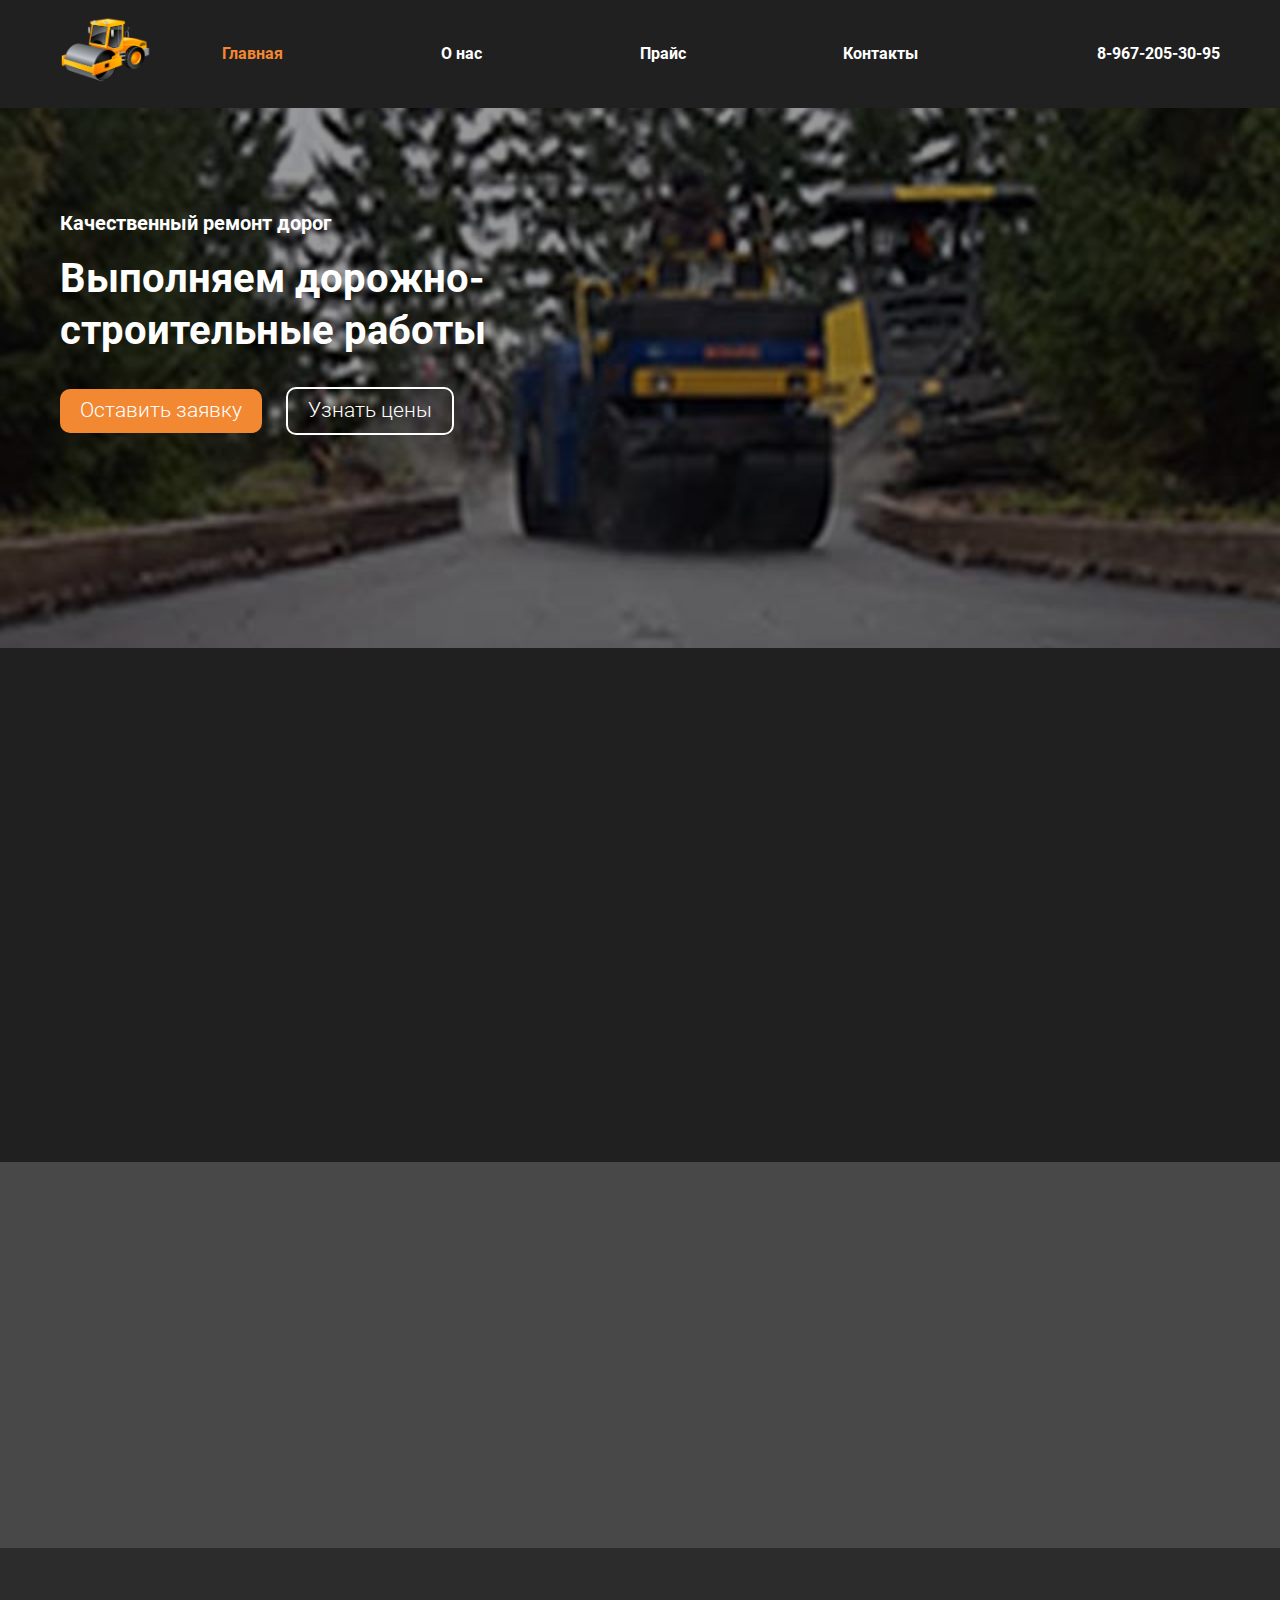
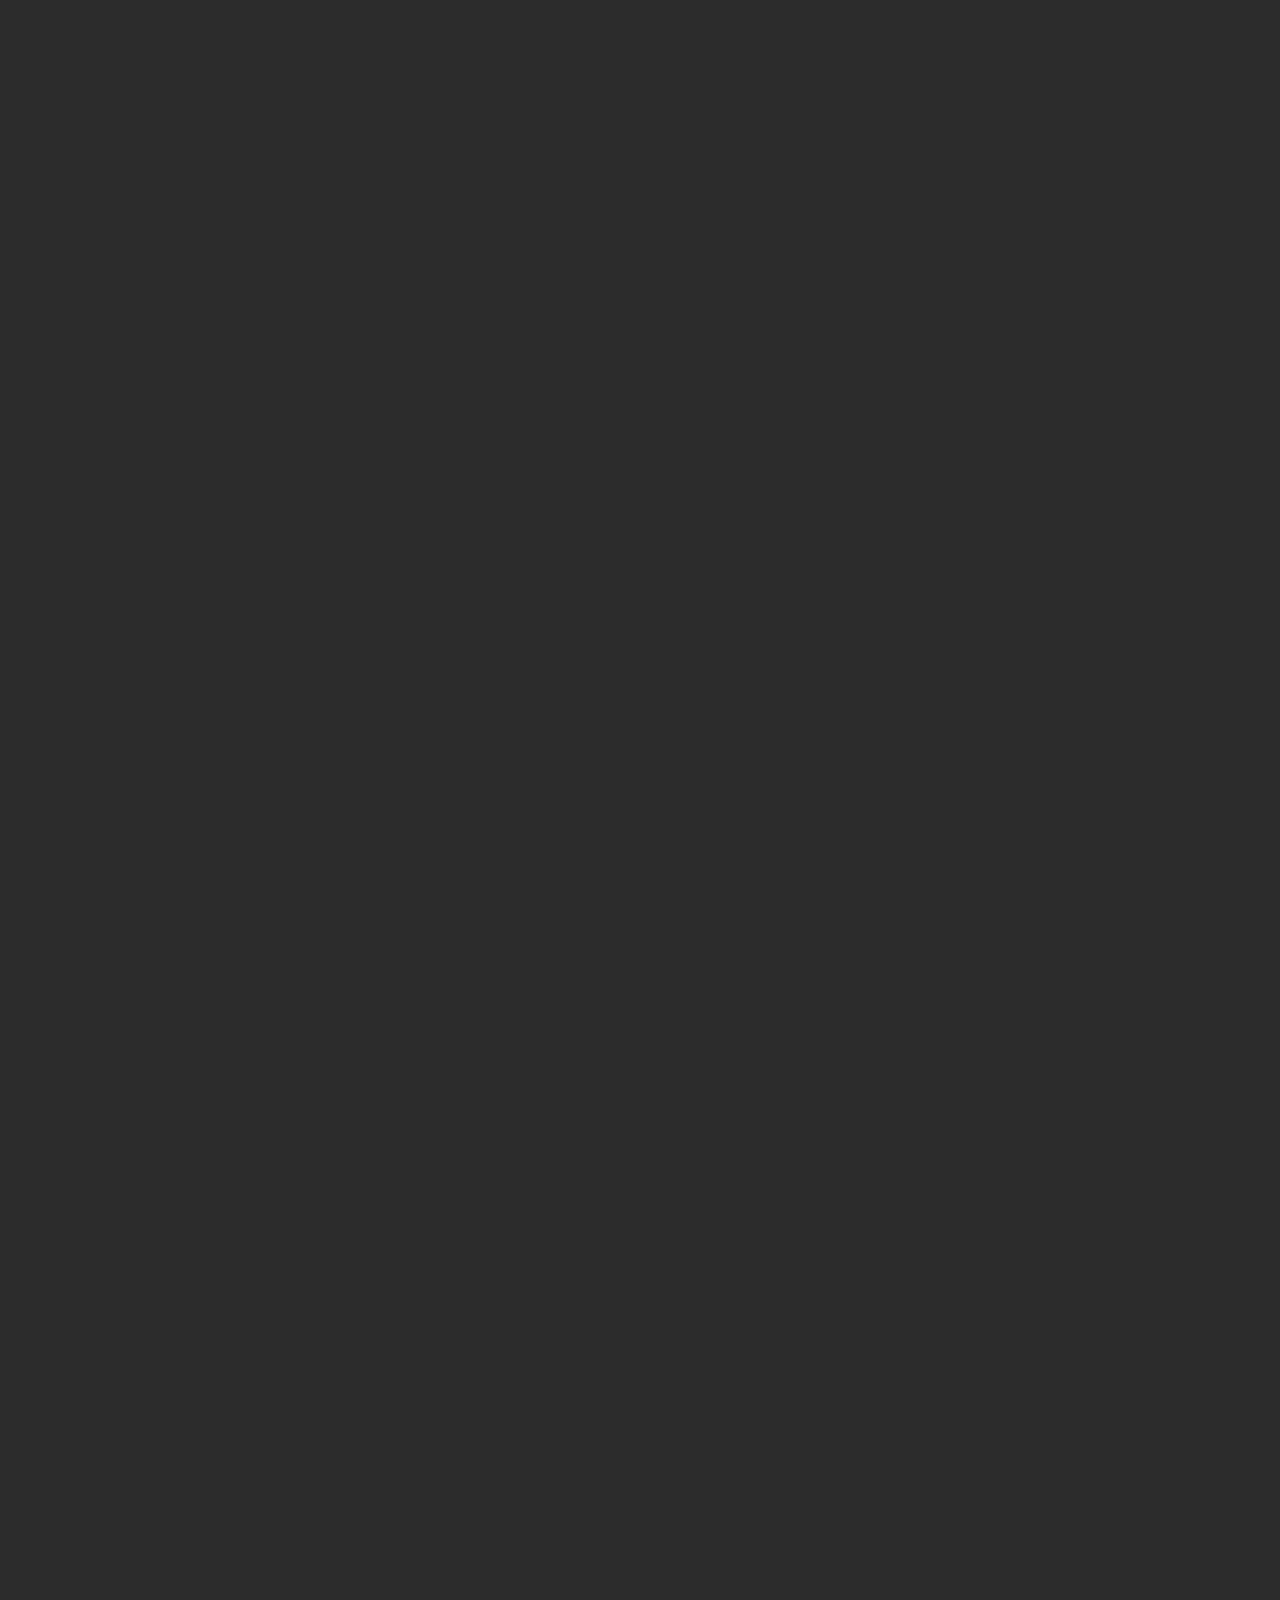
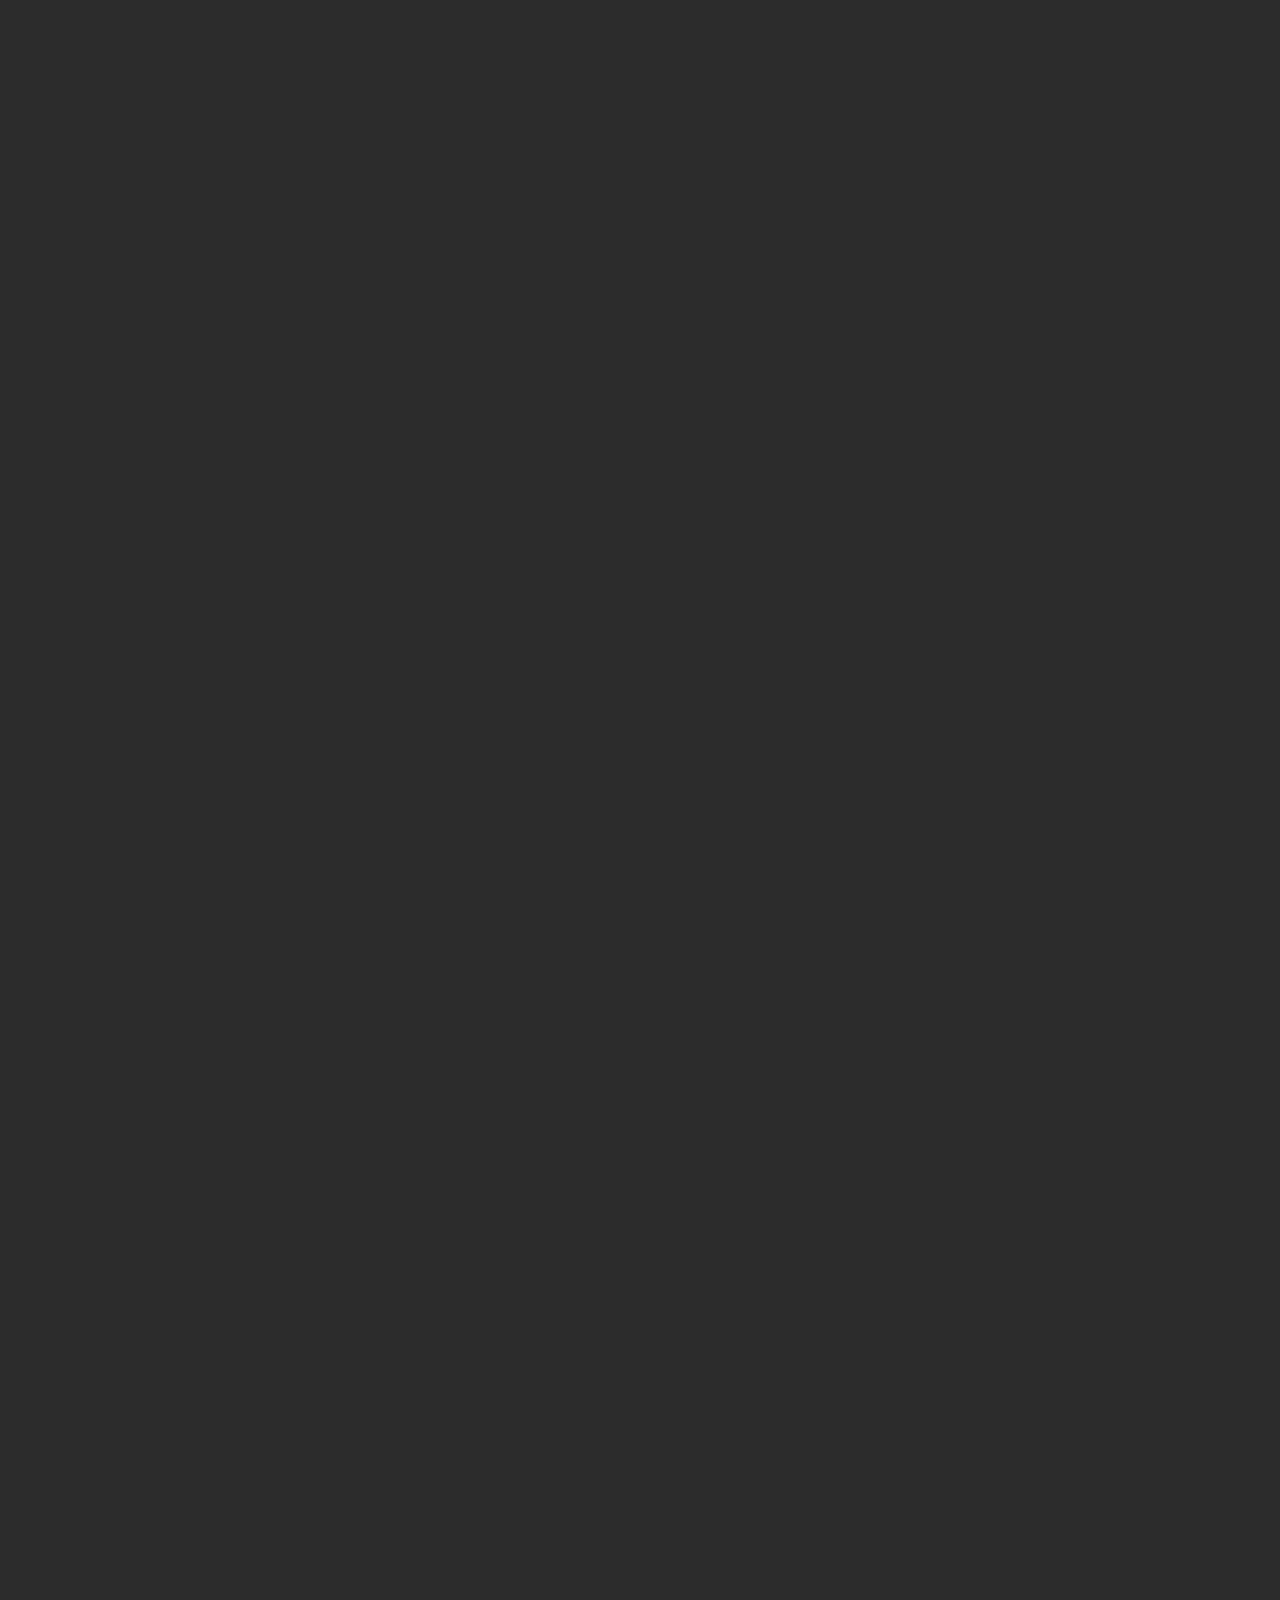
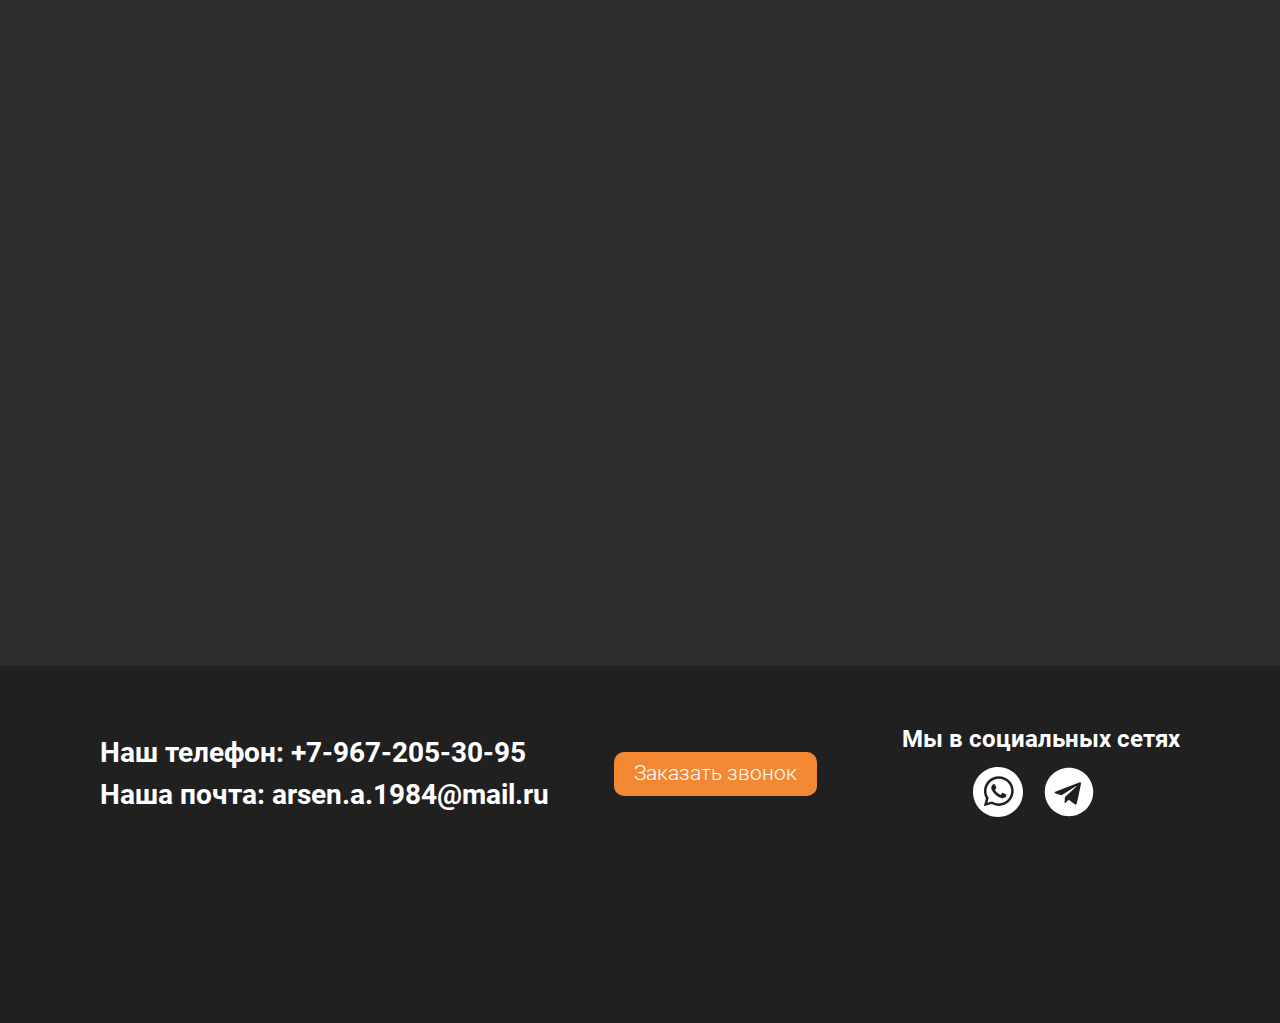
==== commit c343130c: "final" ====
--- a/index.html
+++ b/index.html
@@ -3,7 +3,12 @@
 <head>
     <meta charset="UTF-8">
     <meta name="viewport" content="width=device-width, initial-scale=1.0">
+    <meta name="description" content="Дорожно-строительные работы. Дорожно-строительные работы в Кирове.
+    Киров. Укладка асфальта в Кирове. Асфальтирование. Асфальтирование в Кирове.
+    Асфальтирование дорог. Асфальтирование цена. Ямочный ремонт. Асфальтирование ангаров. Укладка брусчатки.
+    Озеленение территории. Устройство лежачих полицейских.">
     <title>Дорожно-строительные работы</title>
+    
     <link rel="shortcut icon" href="img/favicon.ico" type="image/x-icon">
 
     <link rel="stylesheet" href="css/jquery.fancybox.min.css">
@@ -36,7 +41,7 @@
           <li class="header__nav_item"><a href="contacts.html">Контакты</a></li>
         </ul>
       </nav>
-      <div class="header__phone"><a href="tel:+79177904645">8-917-790-46-45</a></div>
+      <div class="header__phone"><a href="tel:+79672053095">8-967-205-30-95</a></div>
     </div>
   </header>
   <section class="hero">
@@ -340,10 +345,22 @@
             </div>
           </div>
 
+          <div class="categories element-animation">
+            <h3 class="exapmle__cart_title">Устройство "лежачих полицейских"</h3>
+            <div class="example__cart_item">
+              <a class="fancybox-box" data-fancybox="gallery10" href="img/f7-4.jpg">
+                <img src="img/f7-4.jpg" />
+              </a>
+              
+              <a class="fancybox-box" data-fancybox="gallery10" href="img/f7-5.jpg">
+                <img src="img/f7-5.jpg" />
+              </a>
+            </div>
+          </div>
+
         </div>
       </div>
     </section>
-
 
   <footer class="footer-field">
     <section id="footer" class="container footer">
@@ -352,7 +369,7 @@
                 <a class="footer__tel_number" href="tel:+79672053095">+7-967-205-30-95</a>
             </p>
             <p class="footer__tel">Наша почта:
-                <a class="footer__tel_number" href="mailto:example@mail.ru">example@mail.ru</a>
+                <a class="footer__tel_number" href="mailto:arsen.a.1984@mail.ru">arsen.a.1984@mail.ru</a>
             </p>
         </div>
         <button class="hero__tel_btn btn btn-orange button more feedback">Заказать&nbsp;звонок</button>
@@ -390,8 +407,6 @@
     </div>
   </section>
 
-
-
 <script src="js/jquery-3.3.1.min.js"></script>
 
 <script src="js/jquery.fancybox.min.js"></script>
--- a/css/style.css
+++ b/css/style.css
@@ -62,7 +62,6 @@
 .nav-active {
   color: #f38832;
 }
-
 
 /*HERO*/
 .hero {
@@ -378,10 +377,11 @@
   height: 60vh;
 }
 
+/*ANIMATION */
 .element-animation {
   transform: translate(0, 120%);
   opacity: 0;
-  transition: all 0.3s ease-in-out;
+  transition: all 0.6s ease-in-out;
 }
 .element-animation.show {
   transform: translate(0, 0);
